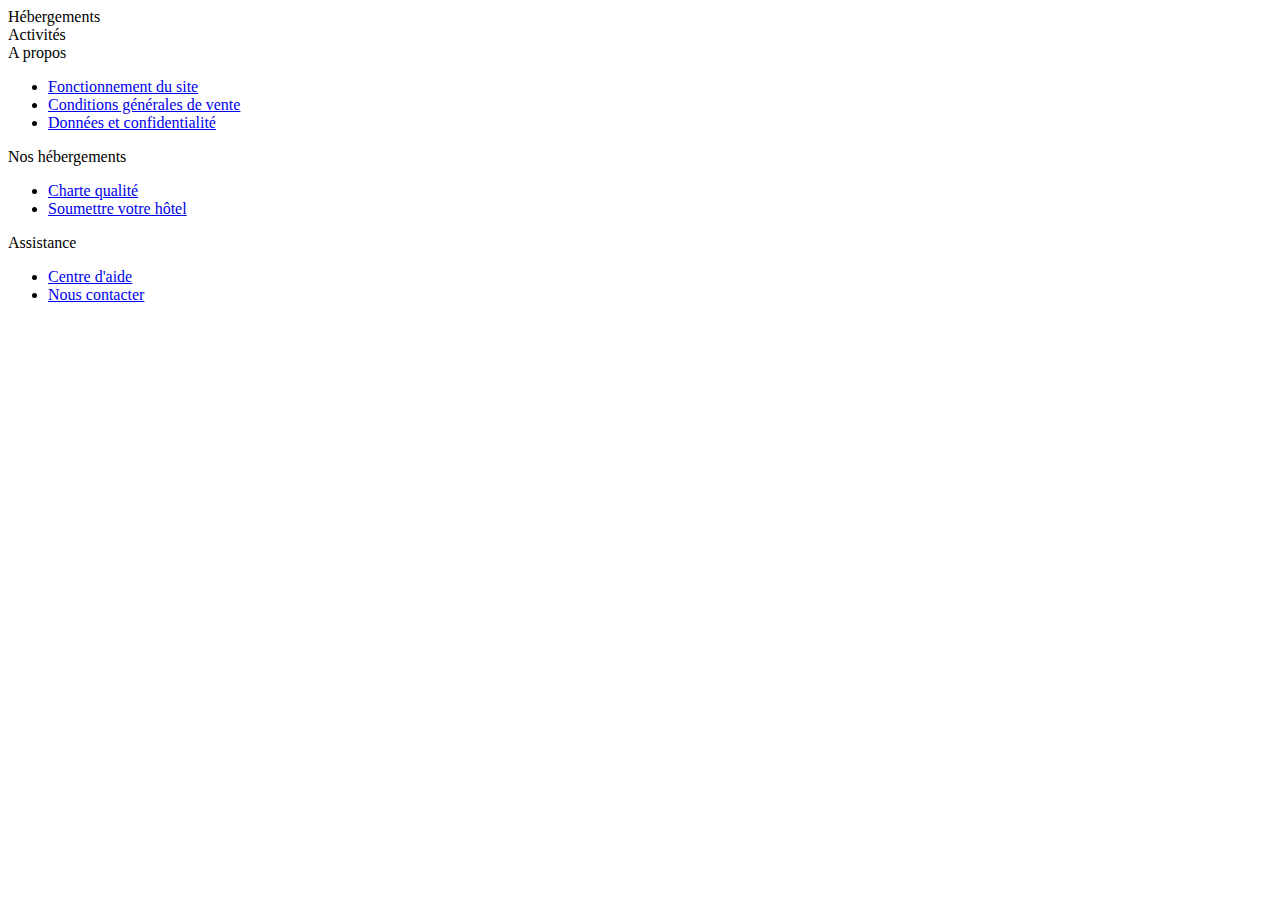
==== index.html @ 705b0624 "Header et footer html avancés" ====
<!DOCTYPE html>
<html lang="fr">
<head>
    <meta charset="UTF-8">
    <meta http-equiv="X-UA-Compatible" content="IE=edge">
    <meta name="viewport" content="width=device-width, initial-scale=1.0">
    <title>Booki</title>
    <link rel="stylesheet" href="normalize.css">
</head>
<body>
    <div class="header">
        <div class="logo"></div>
        <div class="sections">
            <div>Hébergements</div>
            <div>Activités</div>
        </div>
    </div>


    <div class="content"></div>

    <div class="footer">
        <div class="titre1"> A propos
            <ul>
                <li><a href="#">Fonctionnement du site</a></li>
                <li><a href="#">Conditions générales de vente</a></li>
                <li><a href="#">Données et confidentialité</a></li>
            </ul>
        </div>

        <div class="titre2"> Nos hébergements
            <ul>
                <li><a href="#">Charte qualité</a></li>
                <li><a href="#">Soumettre votre hôtel</a></li>
            </ul>
        </div>

        <div class="titre3"> Assistance
            <ul>
                <li><a href="#">Centre d'aide</a></li>
                <li><a href="#">Nous contacter</a></li>
            </ul>
        </div>
    </div>

</body>
</html>
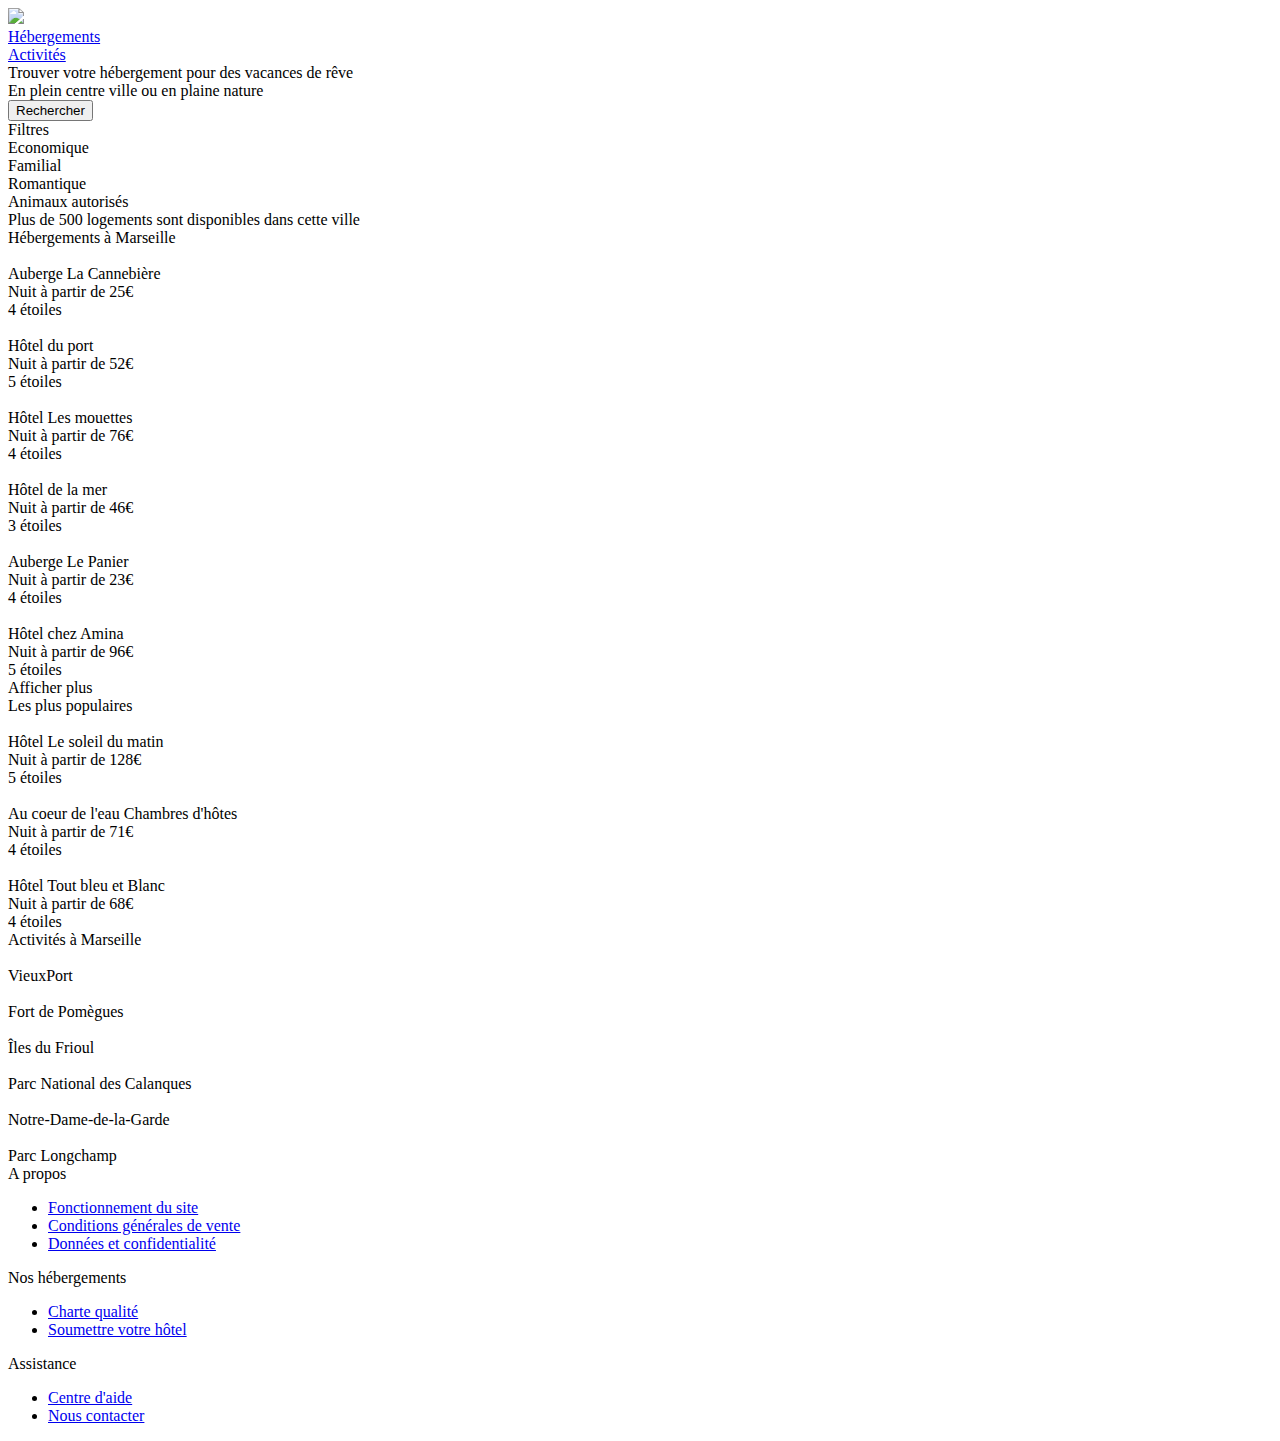
==== commit aec70167: "ajout de tout le texte et la structure html" ====
--- a/index.html
+++ b/index.html
@@ -9,18 +9,144 @@
 </head>
 <body>
     <div class="header">
-        <div class="logo"></div>
+        <div class="logo"><img src="/home/enimad/Formation Open Classrooms - Dév Web/P2_Djellab_Amine/images/logo/Booki.png"></div>
         <div class="sections">
-            <div>Hébergements</div>
-            <div>Activités</div>
+            <div><a href="#section1">Hébergements</a></div>
+            <div><a href="#section2">Activités</a></div>
         </div>
     </div>
 
+    <div class="topcontent">
+        <div>Trouver votre hébergement pour des vacances de rêve</div>
+        <div>En plein centre ville ou en plaine nature</div>
+        <div class="recherche">
+            <!-- <img src="logo de localisation??"> -->
+            <form>
 
-    <div class="content"></div>
+                <button>Rechercher</button>
+            </form>
+        </div>
+        <div class="filtres">Filtres
+            <div>
+                <!-- <img src="logo billet??"> -->
+                Economique
+            </div>
+            <div>
+                <!-- <img src="logo billet??"> -->
+                Familial
+            </div>
+            <div>
+                <!-- <img src="logo billet??"> -->
+                Romantique
+            </div>
+            <div>
+                <!-- <img src="logo billet??"> -->
+                Animaux autorisés
+            </div>
+        </div>
+        <div>
+            <!-- <img src="logo i d'information??"> -->
+            Plus de 500 logements sont disponibles dans cette ville
+        </div>
+    </div>
+    <div class="midcontent">
+        <div class="hebergements">
+            <div>Hébergements à Marseille</div>
+            <div class="cards">
+                <div>
+                    <img src="">
+                    <div>Auberge La Cannebière</div>
+                    <div>Nuit à partir de 25€</div>
+                    <div>4 étoiles</div>
+                </div>
+                <div>
+                    <img src="">
+                    <div>Hôtel du port</div>
+                    <div>Nuit à partir de 52€</div>
+                    <div>5 étoiles</div>
+                </div>
+                <div>
+                    <img src="">
+                    <div>Hôtel Les mouettes</div>
+                    <div>Nuit à partir de 76€</div>
+                    <div>4 étoiles</div>
+                </div>
+                <div>
+                    <img src="">
+                    <div>Hôtel de la mer</div>
+                    <div>Nuit à partir de 46€</div>
+                    <div>3 étoiles</div>
+                </div>
+                <div>
+                    <img src="">
+                    <div>Auberge Le Panier</div>
+                    <div>Nuit à partir de 23€</div>
+                    <div>4 étoiles</div>
+                </div>
+                <div>
+                    <img src="">
+                    <div>Hôtel chez Amina</div>
+                    <div>Nuit à partir de 96€</div>
+                    <div>5 étoiles</div>
+                </div>
+            </div>
+            <div>Afficher plus</div>
+        </div>
+
+        <div class="populaires">
+            <div>Les plus populaires</div>
+            <!-- <img src="logo courbe ascendante??"> -->
+            <div class="cards2">
+                <div>
+                    <img src="">
+                    <div>Hôtel Le soleil du matin</div>
+                    <div>Nuit à partir de 128€</div>
+                    <div>5 étoiles</div>
+                </div>
+                <div>
+                    <img src="">
+                    <div>Au coeur de l'eau Chambres d'hôtes</div>
+                    <div>Nuit à partir de 71€</div>
+                    <div>4 étoiles</div>
+                </div>
+                <div>
+                    <img src="">
+                    <div>Hôtel Tout bleu et Blanc</div>
+                    <div>Nuit à partir de 68€</div>
+                    <div>4 étoiles</div>
+                </div>
+        </div>
+    </div>
+    <div>Activités à Marseille</div>
+    <div class="cards3">
+        <div>
+            <img src="">
+            <div>VieuxPort</div>
+        </div>
+        <div>
+            <img src="">
+            <div>Fort de Pomègues</div>
+        </div>
+        <div>
+            <img src="">
+            <div>Îles du Frioul</div>
+        </div>
+        <div>
+            <img src="">
+            <div>Parc National des Calanques</div>
+        </div>
+        <div>
+            <img src="">
+            <div>Notre-Dame-de-la-Garde</div>
+        </div>
+        <div>
+            <img src="">
+            <div>Parc Longchamp</div>
+        </div>
+    </div>
 
     <div class="footer">
-        <div class="titre1"> A propos
+        <div> A propos
             <ul>
                 <li><a href="#">Fonctionnement du site</a></li>
                 <li><a href="#">Conditions générales de vente</a></li>
@@ -28,14 +154,14 @@
             </ul>
         </div>
 
-        <div class="titre2"> Nos hébergements
+        <div> Nos hébergements
             <ul>
                 <li><a href="#">Charte qualité</a></li>
                 <li><a href="#">Soumettre votre hôtel</a></li>
             </ul>
         </div>
 
-        <div class="titre3"> Assistance
+        <div> Assistance
             <ul>
                 <li><a href="#">Centre d'aide</a></li>
                 <li><a href="#">Nous contacter</a></li>
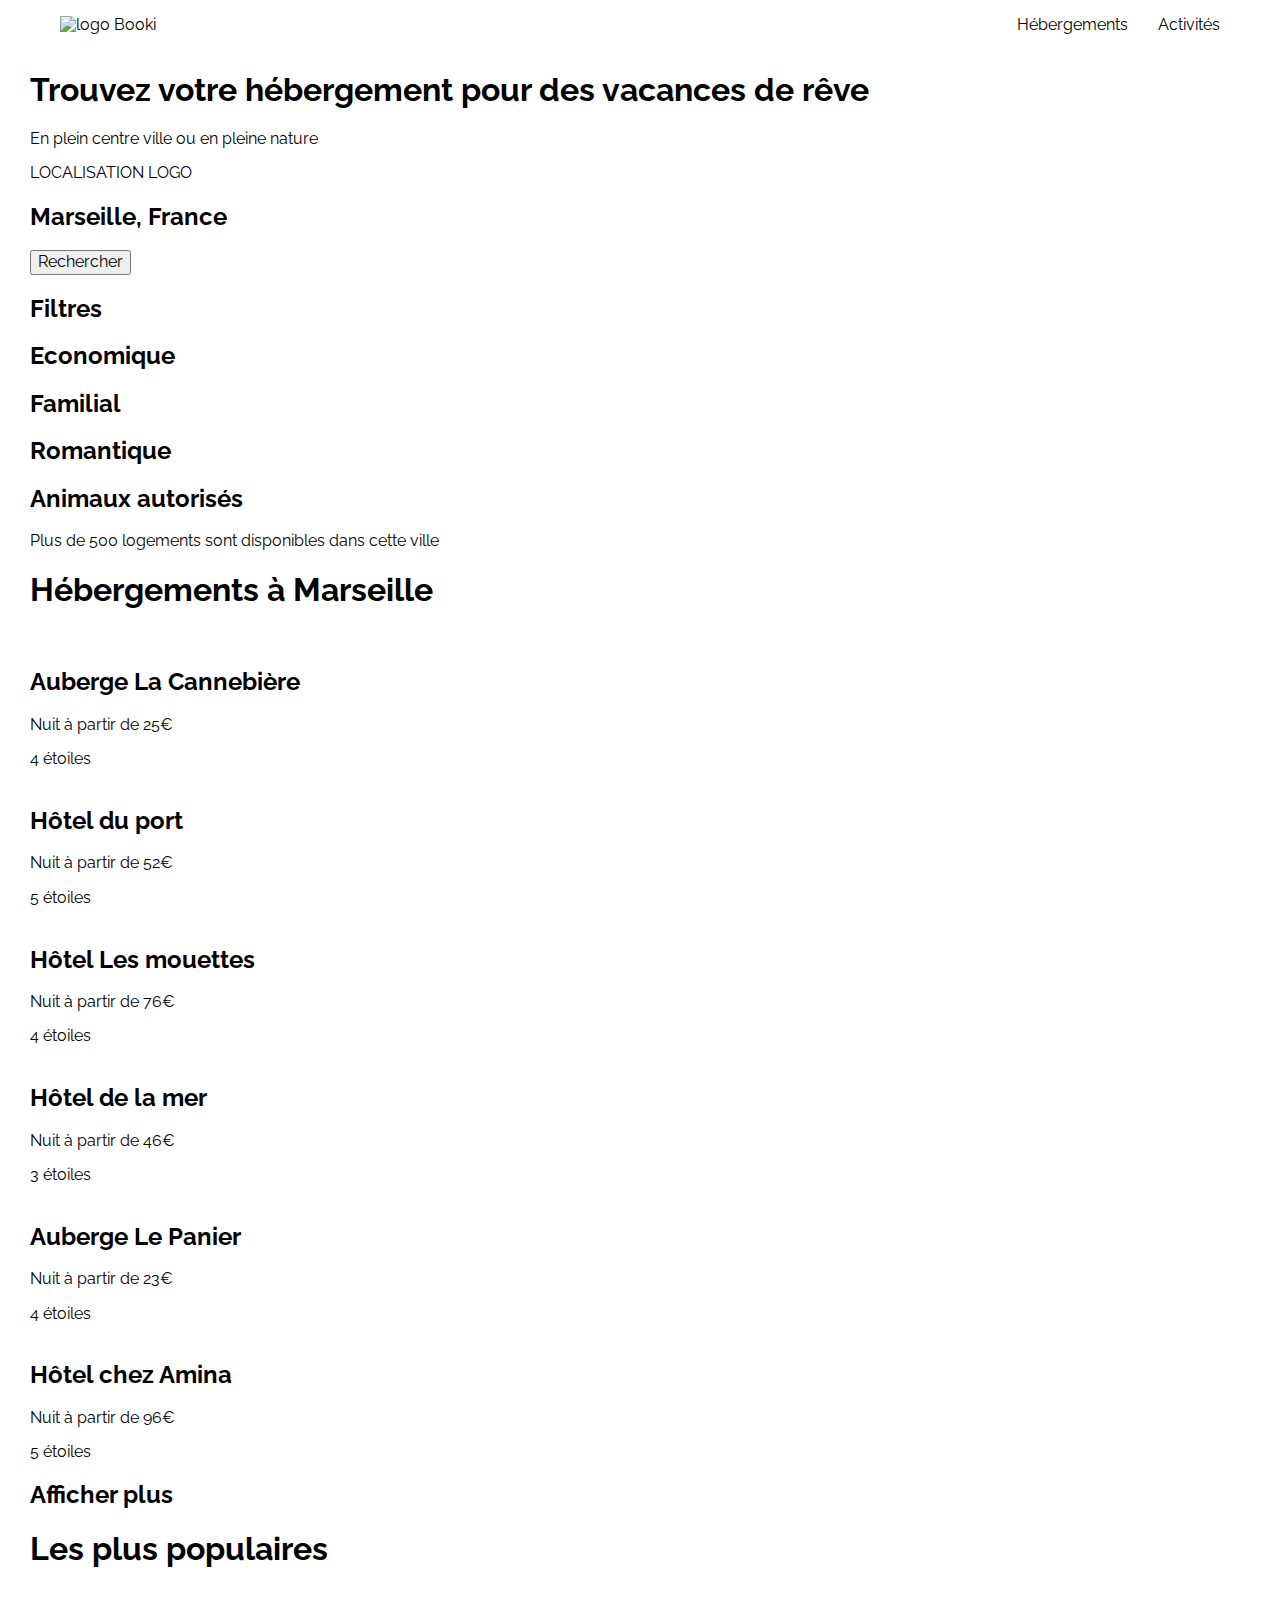
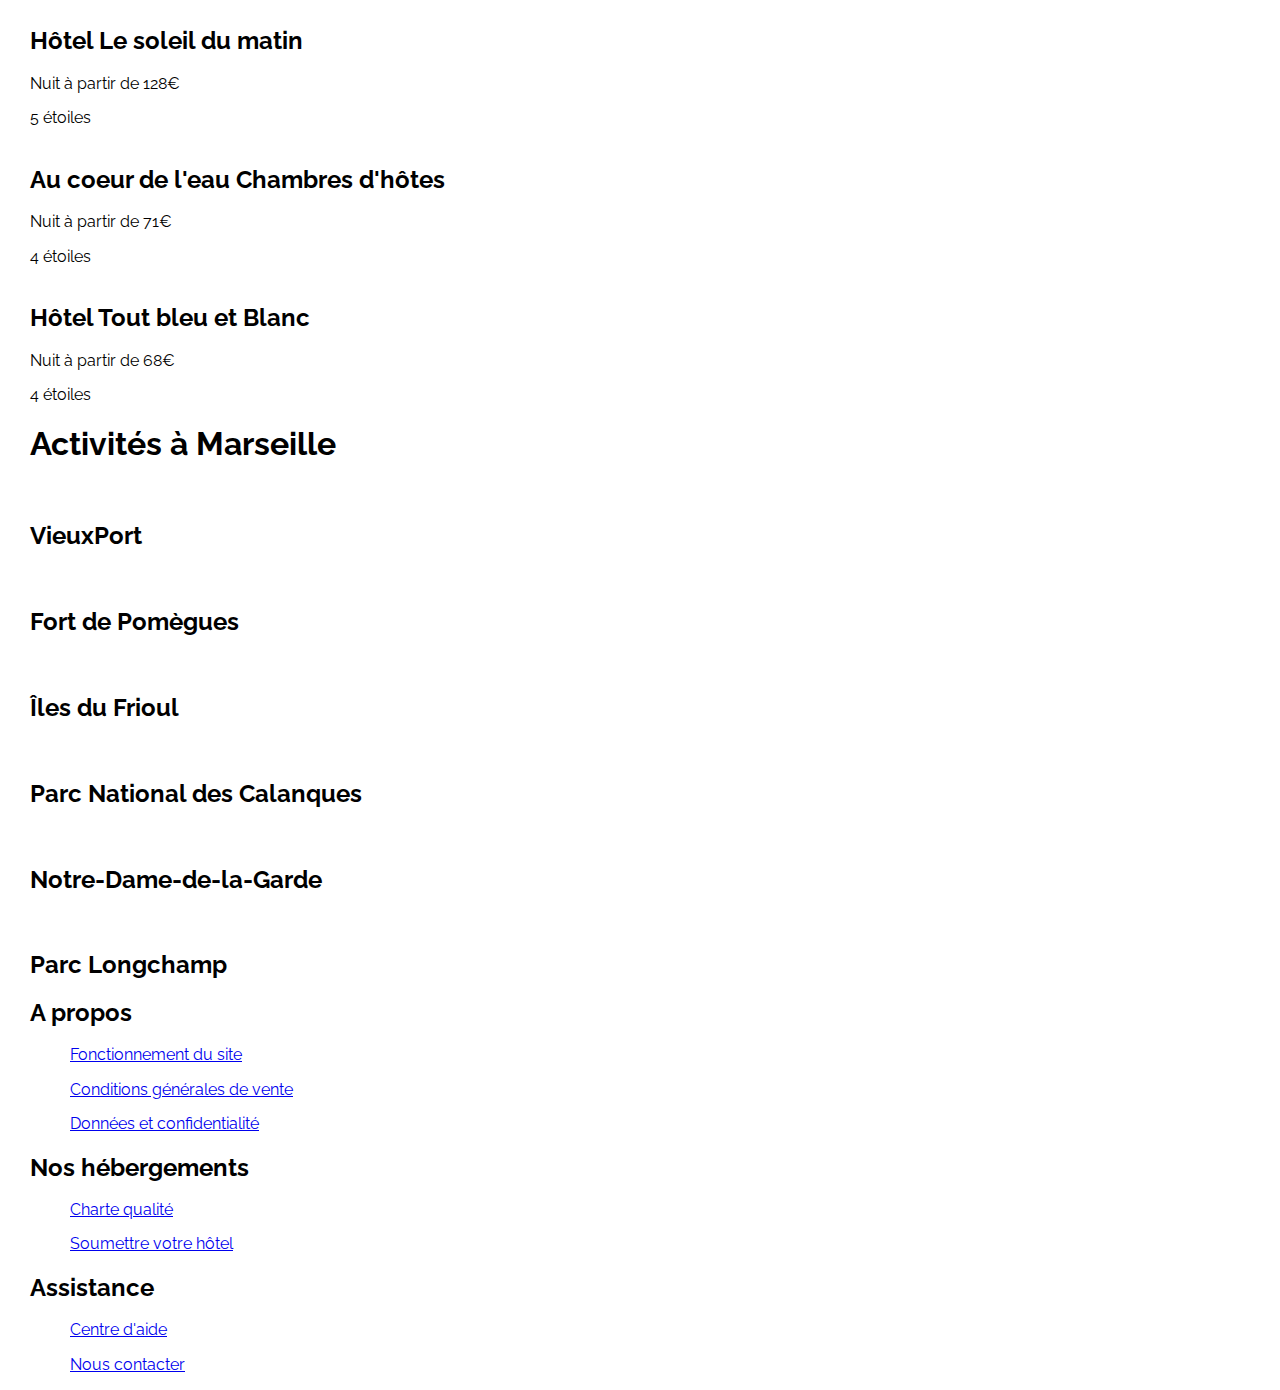
==== commit 2b6c20eb: "ajout du header non finalisé" ====
--- a/index.html
+++ b/index.html
@@ -1,173 +1,200 @@
 <!DOCTYPE html>
 <html lang="fr">
 <head>
-    <meta charset="UTF-8">
-    <meta http-equiv="X-UA-Compatible" content="IE=edge">
-    <meta name="viewport" content="width=device-width, initial-scale=1.0">
-    <title>Booki</title>
-    <link rel="stylesheet" href="normalize.css">
+	<meta charset="UTF-8">
+	<meta http-equiv="X-UA-Compatible" content="IE=edge">
+	<meta name="viewport" content="width=device-width, initial-scale=1.0, user-scalable=no">
+	<title>Booki</title>
+	<link rel="stylesheet" href="css/normalize.css">
+	<link rel="stylesheet" href="css/style.css">
 </head>
+
 <body>
-    <div class="header">
-        <div class="logo"><img src="/home/enimad/Formation Open Classrooms - Dév Web/P2_Djellab_Amine/images/logo/Booki.png"></div>
-        <div class="sections">
-            <div><a href="#section1">Hébergements</a></div>
-            <div><a href="#section2">Activités</a></div>
-        </div>
-    </div>
-
-    <div class="topcontent">
-        <div>Trouver votre hébergement pour des vacances de rêve</div>
-        <div>En plein centre ville ou en plaine nature</div>
-        <div class="recherche">
-            <!-- <img src="logo de localisation??"> -->
-            <form>
-
-                <button>Rechercher</button>
-            </form>
-        </div>
-        <div class="filtres">Filtres
-            <div>
-                <!-- <img src="logo billet??"> -->
-                Economique
-            </div>
-            <div>
-                <!-- <img src="logo billet??"> -->
-                Familial
-            </div>
-            <div>
-                <!-- <img src="logo billet??"> -->
-                Romantique
-            </div>
-            <div>
-                <!-- <img src="logo billet??"> -->
-                Animaux autorisés
-            </div>
-        </div>
-        <div>
-            <!-- <img src="logo i d'information??"> -->
-            Plus de 500 logements sont disponibles dans cette ville
-        </div>
-    </div>
-    <div class="midcontent">
-        <div class="hebergements">
-            <div>Hébergements à Marseille</div>
-            <div class="cards">
-                <div>
-                    <img src="">
-                    <div>Auberge La Cannebière</div>
-                    <div>Nuit à partir de 25€</div>
-                    <div>4 étoiles</div>
-                </div>
-                <div>
-                    <img src="">
-                    <div>Hôtel du port</div>
-                    <div>Nuit à partir de 52€</div>
-                    <div>5 étoiles</div>
-                </div>
-                <div>
-                    <img src="">
-                    <div>Hôtel Les mouettes</div>
-                    <div>Nuit à partir de 76€</div>
-                    <div>4 étoiles</div>
-                </div>
-                <div>
-                    <img src="">
-                    <div>Hôtel de la mer</div>
-                    <div>Nuit à partir de 46€</div>
-                    <div>3 étoiles</div>
-                </div>
-                <div>
-                    <img src="">
-                    <div>Auberge Le Panier</div>
-                    <div>Nuit à partir de 23€</div>
-                    <div>4 étoiles</div>
-                </div>
-                <div>
-                    <img src="">
-                    <div>Hôtel chez Amina</div>
-                    <div>Nuit à partir de 96€</div>
-                    <div>5 étoiles</div>
-                </div>
-            </div>
-            <div>Afficher plus</div>
-        </div>
-
-        <div class="populaires">
-            <div>Les plus populaires</div>
-            <!-- <img src="logo courbe ascendante??"> -->
-            <div class="cards2">
-                <div>
-                    <img src="">
-                    <div>Hôtel Le soleil du matin</div>
-                    <div>Nuit à partir de 128€</div>
-                    <div>5 étoiles</div>
-                </div>
-                <div>
-                    <img src="">
-                    <div>Au coeur de l'eau Chambres d'hôtes</div>
-                    <div>Nuit à partir de 71€</div>
-                    <div>4 étoiles</div>
-                </div>
-                <div>
-                    <img src="">
-                    <div>Hôtel Tout bleu et Blanc</div>
-                    <div>Nuit à partir de 68€</div>
-                    <div>4 étoiles</div>
-                </div>
-        </div>
-    </div>
-    <div>Activités à Marseille</div>
-    <div class="cards3">
-        <div>
-            <img src="">
-            <div>VieuxPort</div>
-        </div>
-        <div>
-            <img src="">
-            <div>Fort de Pomègues</div>
-        </div>
-        <div>
-            <img src="">
-            <div>Îles du Frioul</div>
-        </div>
-        <div>
-            <img src="">
-            <div>Parc National des Calanques</div>
-        </div>
-        <div>
-            <img src="">
-            <div>Notre-Dame-de-la-Garde</div>
-        </div>
-        <div>
-            <img src="">
-            <div>Parc Longchamp</div>
-        </div>
-    </div>
-
-    <div class="footer">
-        <div> A propos
-            <ul>
-                <li><a href="#">Fonctionnement du site</a></li>
-                <li><a href="#">Conditions générales de vente</a></li>
-                <li><a href="#">Données et confidentialité</a></li>
-            </ul>
-        </div>
-
-        <div> Nos hébergements
-            <ul>
-                <li><a href="#">Charte qualité</a></li>
-                <li><a href="#">Soumettre votre hôtel</a></li>
-            </ul>
-        </div>
-
-        <div> Assistance
-            <ul>
-                <li><a href="#">Centre d'aide</a></li>
-                <li><a href="#">Nous contacter</a></li>
-            </ul>
-        </div>
-    </div>
-
+	<div id="bloc_page">
+	<header>
+		<img id="logo1" src="images/logo/Booki.png" alt="logo Booki">
+		<img id="logo2" src="images/logo/Booki@3x.png" alt="logo Booki">
+		<nav>
+			<div>
+				<p><a href="#section1">Hébergements</a></p>
+				<p><a href="#section2">Activités</a></p>
+			</div>
+		</nav>
+	</header>
+
+	<nav>
+		<div class="test">
+			<p><a href="#section1">Hébergements</a></p>
+			<p><a href="#section2">Activités</a></p>
+		</div>
+	</nav>
+
+	<main>
+		<div class="topcontent">
+			<div>
+				<h1>Trouvez votre hébergement pour des vacances de rêve</h1>
+				<p>En plein centre ville ou en pleine nature</p>
+			</div>
+			<div class="recherche">
+				<form>
+					<!-- <img src="logo de localisation??"> -->
+					<fontfamily>LOCALISATION LOGO</fontfamily>
+					<p><h2>Marseille, France</h2></p>
+					<button>Rechercher</button>
+				</form>
+			</div>
+			<div class="filtres">
+				<h2>Filtres</h2>
+				<div>
+					<!-- <img src="logo billet??"> -->
+					<h2>Economique</h2>
+				</div>
+				<div>
+					<!-- <img src="logo billet??"> -->
+					<h2>Familial</h2>
+				</div>
+				<div>
+					<!-- <img src="logo billet??"> -->
+					<h2>Romantique</h2>
+				</div>
+				<div>
+					<!-- <img src="logo billet??"> -->
+					<h2>Animaux autorisés</h2>
+				</div>
+			</div>
+			<div>
+				<!-- <img src="logo i d'information??"> -->
+				<p>Plus de 500 logements sont disponibles dans cette ville</p>
+			</div>
+		</div>
+
+		<div class="midcontent">
+			<div class="hebergements">
+				<h1 id="section1">Hébergements à Marseille</h1>
+				<div class="cards">
+					<div>
+						<img src="">
+						<h2>Auberge La Cannebière</h2>
+						<p>Nuit à partir de 25€</p>
+						4 étoiles
+					</div>
+					<div>
+						<img src="">
+						<h2>Hôtel du port</h2>
+						<p>Nuit à partir de 52€</p>
+						5 étoiles
+					</div>
+					<div>
+						<img src="">
+						<h2>Hôtel Les mouettes</h2>
+						<p>Nuit à partir de 76€</p>
+						4 étoiles
+					</div>
+					<div>
+						<img src="">
+						<h2>Hôtel de la mer</h2>
+						<p>Nuit à partir de 46€</p>
+						3 étoiles
+					</div>
+					<div>
+						<img src="">
+						<h2>Auberge Le Panier</h2>
+						<p>Nuit à partir de 23€</p>
+						4 étoiles
+					</div>
+					<div>
+						<img src="">
+						<h2>Hôtel chez Amina</h2>
+						<p>Nuit à partir de 96€</p>
+						5 étoiles
+					</div>
+				</div>
+				<h2>Afficher plus</h2>
+			</div>
+
+			<div class="populaires">
+				<div>
+					<h1>Les plus populaires</h1>
+					<!-- <img src="logo courbe ascendante??"> -->
+				</div>
+				<div class="cards2">
+					<div>
+						<img src="">
+						<h2>Hôtel Le soleil du matin</h2>
+						<p>Nuit à partir de 128€</p>
+						5 étoiles
+					</div>
+					<div>
+						<img src="">
+						<h2>Au coeur de l'eau Chambres d'hôtes</h2>
+						<p>Nuit à partir de 71€</p>
+						4 étoiles
+					</div>
+					<div>
+						<img src="">
+						<h2>Hôtel Tout bleu et Blanc</h2>
+						<p>Nuit à partir de 68€</p>
+						4 étoiles
+					</div>
+				</div>
+			</div>
+		</div>
+
+		<div class="bottomcontent">
+			<h1 id="section2">Activités à Marseille</h1>
+			<div class="cards3">
+				<div>
+					<img src="">
+					<h2>VieuxPort</h2>
+				</div>
+				<div>
+					<img src="">
+					<h2>Fort de Pomègues</h2>
+				</div>
+				<div>
+					<img src="">
+					<h2>Îles du Frioul</h2>
+				</div>
+				<div>
+					<img src="">
+					<h2>Parc National des Calanques</h2>
+				</div>
+				<div>
+					<img src="">
+					<h2>Notre-Dame-de-la-Garde</h2>
+				</div>
+				<div>
+					<img src="">
+					<h2>Parc Longchamp</h2>
+				</div>
+			</div>
+		</div>
+	</main>
+
+	<footer>
+		<div>	
+			<h2>A propos</h2>
+			<ul>
+				<li><a href="#"><p>Fonctionnement du site</p></a></li>
+				<li><a href="#"><p>Conditions générales de vente</p></a></li>
+				<li><a href="#"><p>Données et confidentialité</p></a></li>
+			</ul>
+		</div>
+		<div>
+			<h2>Nos hébergements</h2>
+			<ul>
+				<li><a href="#"><p>Charte qualité</p></a></li>
+				<li><a href="#"><p>Soumettre votre hôtel</p></a></li>
+			</ul>
+		</div>
+		<div>
+			<h2>Assistance</h2>
+			<ul>
+				<li><a href="#"><p>Centre d'aide</p></a></li>
+				<li><a href="#"><p>Nous contacter</p></a></li>
+			</ul>
+		</div>
+	</footer>
+	</div>
 </body>
 </html>--- a/css/style.css
+++ b/css/style.css
@@ -0,0 +1,133 @@
+@import url('https://fonts.googleapis.com/css2?family=Raleway:wght@300;400;500;600;700&display=swap');
+
+body {
+	font-family: 'Raleway', sans-serif;
+}
+
+header, main, footer {
+	padding-left: 30px;
+	padding-right: 30px;
+}
+
+li {
+	list-style: none;
+}
+
+@media screen and (min-width: 768px)
+{
+		/* Propriétés CSS version Desktop */
+
+	header {
+		display: flex;
+		justify-content: space-between;
+		align-items: center;
+	}
+
+	#logo1 {
+		padding-left: 30px;
+	}
+
+	#logo2 {
+		display: none;
+	}
+
+	nav div {
+		display: flex;
+		flex-direction: row;
+	}
+
+	nav p {
+		padding-right: 30px;
+	}
+
+	nav a {
+		text-decoration: none;
+		color: black;
+	}
+
+	nav a:hover {
+		color: #0065FC;
+		border-top: solid;
+		border-color: #0065FC;
+		padding-top: 30px;
+	}
+
+	.test {
+		display: none;
+	}
+
+}
+
+@media all and (min-width: 768px) and (max-width: 992px)
+{
+    /* Propriétés CSS pour les tablettes*/
+
+
+
+}
+
+@media all and (max-width: 768px)
+{
+    /* Propriétés CSS pour les mobiles*/
+	
+	#bloc_page
+
+		{
+			width: auto;
+		}
+
+	header {
+		display: flex;
+		flex-direction: column;
+		justify-content: center;
+		align-items: center;
+	}
+	
+	#logo1 {
+		display: none;
+	}
+
+	#logo2 {
+		height: 70px;
+		width: auto;
+		margin: 30px 0px;
+	}
+	
+	header nav {
+		display: none;
+	}
+
+	.test {
+		display: flex;
+		flex-wrap: wrap;
+	}
+
+	.test p {
+		flex: 1 0 auto;
+		justify-content: center;
+		text-align: center;
+	}
+	.test a {
+		text-decoration: none;
+		color: black;
+		border-bottom: solid;
+		border-color: #F2F2F2;
+		display: block;
+		padding-bottom: 10px;
+	}
+	
+	.test p:hover {
+		flex: 1 0 auto;
+		justify-content: center;
+		text-align: center;
+		color: #0065FC;
+	}
+
+	.test a:hover {
+		color: #0065FC;
+		text-decoration: solid;
+		border-bottom: solid;
+		border-color: #0065FC;
+	}
+
+}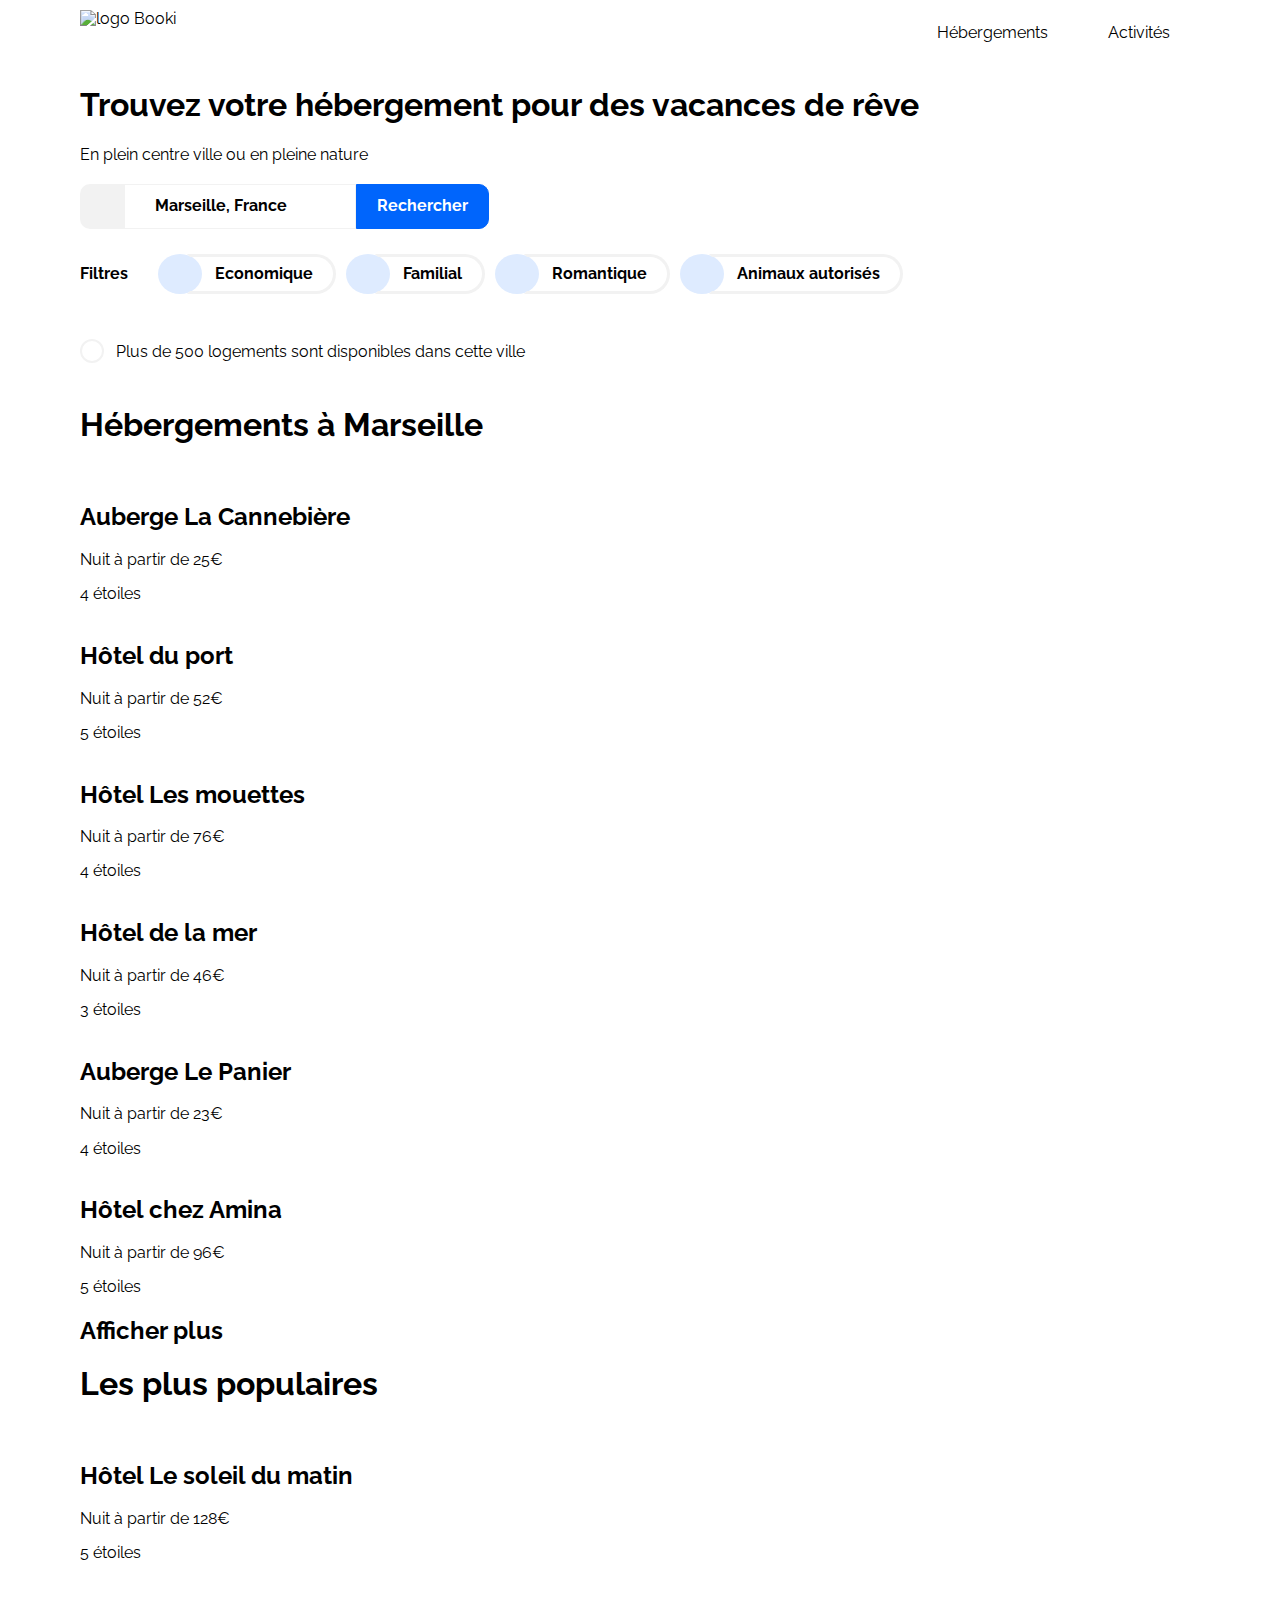
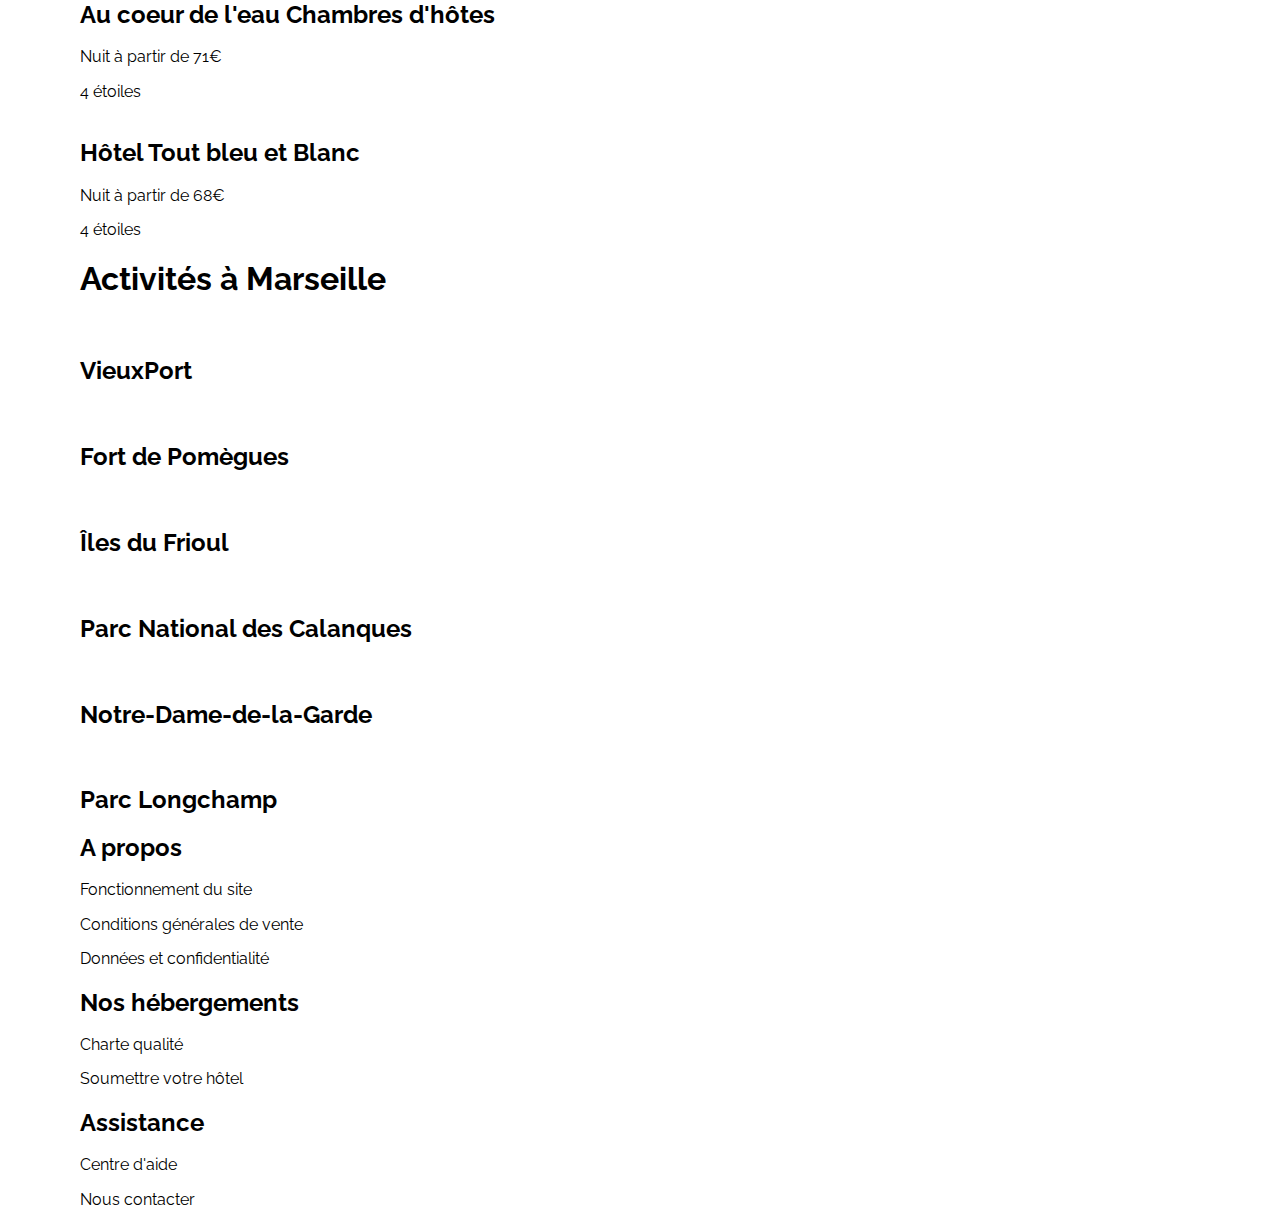
==== commit 700f56f0: "finalisation du top-content avec ajout de la version tablette" ====
--- a/index.html
+++ b/index.html
@@ -7,26 +7,26 @@
 	<title>Booki</title>
 	<link rel="stylesheet" href="css/normalize.css">
 	<link rel="stylesheet" href="css/style.css">
+	<script src="https://kit.fontawesome.com/f22e7d7ba2.js" crossorigin="anonymous"></script>
 </head>
 
 <body>
 	<div id="bloc_page">
 	<header>
-		<img id="logo1" src="images/logo/Booki.png" alt="logo Booki">
-		<img id="logo2" src="images/logo/Booki@3x.png" alt="logo Booki">
 		<nav>
-			<div>
-				<p><a href="#section1">Hébergements</a></p>
-				<p><a href="#section2">Activités</a></p>
-			</div>
+		<img id="logo" src="images/logo/Booki@3x.png" alt="logo Booki">
+		<ul>
+			<li><a href="#section1">Hébergements</a></li>
+			<li><a href="#section2">Activités</a></li>
+		</ul>
 		</nav>
 	</header>
 
 	<nav>
-		<div class="test">
-			<p><a href="#section1">Hébergements</a></p>
-			<p><a href="#section2">Activités</a></p>
-		</div>
+		<ul class="mobile-nav">
+			<li><a href="#section1">Hébergements</a></li>
+			<li><a href="#section2">Activités</a></li>
+		</ul>
 	</nav>
 
 	<main>
@@ -36,34 +36,40 @@
 				<p>En plein centre ville ou en pleine nature</p>
 			</div>
 			<div class="recherche">
-				<form>
-					<!-- <img src="logo de localisation??"> -->
-					<fontfamily>LOCALISATION LOGO</fontfamily>
-					<p><h2>Marseille, France</h2></p>
-					<button>Rechercher</button>
+				<form method="post" action="#">
+					<p>
+						<div class="icon-map">
+							<i class="fas fa-map-marker-alt"></i>
+						</div>
+						<input type="text" name="search" id="search" value="Marseille, France">
+						<button class="button-txt">Rechercher</button>
+						<button class="button-icon"><span class="fas fa-search"></span></button>
+					</p>
 				</form>
 			</div>
-			<div class="filtres">
-				<h2>Filtres</h2>
-				<div>
-					<!-- <img src="logo billet??"> -->
-					<h2>Economique</h2>
-				</div>
-				<div>
-					<!-- <img src="logo billet??"> -->
-					<h2>Familial</h2>
-				</div>
-				<div>
-					<!-- <img src="logo billet??"> -->
-					<h2>Romantique</h2>
-				</div>
-				<div>
-					<!-- <img src="logo billet??"> -->
-					<h2>Animaux autorisés</h2>
-				</div>
-			</div>
-			<div>
-				<!-- <img src="logo i d'information??"> -->
+			<div class="section-filtres">
+				<p id="filtres"> Filtres</p>
+				<div class="filtres">
+					<div>
+						<i class="fas fa-money-bill-wave"></i>
+						<button>Economique</button>
+					</div>
+					<div>
+						<i class="fas fa-child"></i>
+						<button>Familial</button>
+					</div>
+					<div>
+						<i class="fas fa-heart"></i>
+						<button>Romantique</button>
+					</div>
+					<div>
+						<i class="fas fa-dog"></i>
+						<button>Animaux autorisés</button>
+					</div>
+				</div>
+			</div>
+			<div class="info">
+				<i class="fas fa-info"></i>
 				<p>Plus de 500 logements sont disponibles dans cette ville</p>
 			</div>
 		</div>
--- a/css/style.css
+++ b/css/style.css
@@ -4,16 +4,119 @@
 	font-family: 'Raleway', sans-serif;
 }
 
+#bloc_page {
+	width: auto;
+}
+
 header, main, footer {
-	padding-left: 30px;
-	padding-right: 30px;
+	padding-left: 80px;
+	padding-right: 80px;
+}
+
+ul {
+	padding: 0px;
 }
 
 li {
 	list-style: none;
 }
 
-@media screen and (min-width: 768px)
+a {
+	text-decoration: none;
+	color: black;
+}
+
+.recherche {
+	margin-top: 20px;
+}
+
+.icon-map {
+	display: flex;
+	flex: 0 0 auto;
+	justify-content: center;
+	align-items: center;
+	width: 44px;
+	height: 40px;
+	padding-top: 5px;
+	background-color: #F2F2F2;
+	border-radius: 10px 0 0 10px;
+}
+
+.section-filtres {
+	margin-top: 20px;
+	margin-bottom: 20px;
+}
+
+#filtres {
+	font-weight: bold;
+	margin-right: 30px;
+}
+
+.filtres button {
+	font-weight: bold;
+	height: 40px;
+	border: 3px solid;
+	border-radius: 0 30px 30px 0;
+	border-color: #F2F2F2;
+	border-left-color: transparent;
+	background-color: transparent;
+	margin-left: -15px;
+	padding-left: 25px;
+	padding-right: 20px;
+}
+
+.filtres {
+	display: flex;
+	flex-wrap: wrap;
+}
+
+.filtres div {
+	display: flex;
+	align-items: center;
+	margin: 5px 10px 5px 0px;
+}
+
+.filtres div:hover {
+	opacity: 0.5;
+}
+
+.filtres i {
+	display: flex;
+	justify-content: center;
+	align-items: center;
+	width: 44px;
+	height: 40px;
+	background-color: #DEEBFF;
+	border-color: #DEEBFF;
+	border-radius: 100%;
+	color: #0065FC;
+}
+
+.info {
+	display: flex;
+}
+
+.info i {
+	display: flex;
+	flex: 0 0 auto;
+	justify-content: center;
+	align-items: center;
+	color: #0065FC;
+	font-size: 12px;
+	background-color: white;
+	border: 2px solid #F2F2F2;
+	border-radius: 100%;
+	width: 20px;
+	height: 20px;
+	margin: 20px 12px 22px 0;
+}
+
+.info p {
+	display: flex;
+	align-items: center;
+}
+
+@media all and (min-width: 992px)
 {
 		/* Propriétés CSS version Desktop */
 
@@ -23,91 +126,198 @@
 		align-items: center;
 	}
 
-	#logo1 {
-		padding-left: 30px;
-	}
-
-	#logo2 {
-		display: none;
-	}
-
-	nav div {
-		display: flex;
-		flex-direction: row;
-	}
-
-	nav p {
-		padding-right: 30px;
+	#logo {
+		padding-top: 10px;
+		height: 56px;
+		width: auto;
+	}
+
+	nav {
+		display: flex;
+		width: 100%;
+		justify-content: space-between;
+		align-items: center;
+	}
+
+	nav ul {
+		display: flex;
+	}
+
+	nav li {
+		color: black;
+		justify-content: space-around;
 	}
 
 	nav a {
-		text-decoration: none;
-		color: black;
+		padding: 20px 30px;
 	}
 
 	nav a:hover {
 		color: #0065FC;
-		border-top: solid;
+		border-top: 3px solid #0065FC;
+	}
+
+	.mobile-nav {
+		display: none;
+	}
+
+	form {
+		display: flex;
+	}
+
+	#search {
+		display: flex;
+		border: 1px solid;
+		border-color: #F2F2F2;
+		padding-left: 30px;
+		font-weight: bold;
+	}
+
+	.button-txt {
+		color: white;
+		font-weight: bold;
+		border: 1px solid;
 		border-color: #0065FC;
-		padding-top: 30px;
-	}
-
-	.test {
-		display: none;
-	}
-
-}
-
-@media all and (min-width: 768px) and (max-width: 992px)
+		background-color: #0065FC;
+		padding: 0px 20px;
+		border-radius: 0 10px 10px 0;
+	}
+
+	.button-icon {
+		display: none;
+	}
+
+	.section-filtres {
+	display: flex;
+	}
+
+}
+
+@media all and (min-width: 769px) and (max-width: 991px)
 {
     /* Propriétés CSS pour les tablettes*/
 
-
+	header, main, footer {
+		padding-left: 50px;
+		padding-right: 50px;
+	}
+
+	header {
+		display: flex;
+		justify-content: space-between;
+		align-items: center;
+	}
+
+	#logo {
+		padding-top: 10px;
+		height: 56px;
+		width: auto;
+	}
+
+	nav {
+		display: flex;
+		width: 100%;
+		justify-content: space-between;
+		align-items: center;
+	}
+
+	nav ul {
+		display: flex;
+	}
+
+	nav li {
+		color: black;
+		justify-content: space-around;
+	}
+
+	nav a {
+		padding: 20px 30px;
+	}
+
+	nav a:hover {
+		color: #0065FC;
+		border-top: 3px solid #0065FC;
+	}
+
+	.mobile-nav {
+		display: none;
+	}
+
+	form {
+		display: flex;
+		margin: 50px 10%;
+	}
+
+	#search {
+		display: flex;
+		flex: 1 0 auto;
+		justify-content: center;
+		align-items: center;
+		border: 1px solid;
+		border-color: #F2F2F2;
+		padding-left: 30px;
+		font-weight: bold;
+	}
+
+	.button-txt {
+		color: white;
+		font-weight: bold;
+		border: 1px solid;
+		border-color: #0065FC;
+		background-color: #0065FC;
+		padding: 0px 20px;
+		border-radius: 0 10px 10px 0;
+	}
+
+	.button-icon {
+		display: none;
+	}
+
+	.section-filtres {
+	display: flex;
+	}
 
 }
 
 @media all and (max-width: 768px)
 {
     /* Propriétés CSS pour les mobiles*/
+
+	header, main, footer {
+		padding-left: 20px;
+		padding-right: 20px;
+	}
+
+	header {
+		display: flex;
+		flex-direction: column;
+		justify-content: center;
+		align-items: center;
+	}
 	
-	#bloc_page
-
-		{
-			width: auto;
-		}
-
-	header {
-		display: flex;
-		flex-direction: column;
-		justify-content: center;
-		align-items: center;
-	}
-	
-	#logo1 {
-		display: none;
-	}
-
-	#logo2 {
+	#logo {
 		height: 70px;
 		width: auto;
-		margin: 30px 0px;
+		padding: 30px 0px;
 	}
 	
-	header nav {
-		display: none;
-	}
-
-	.test {
-		display: flex;
-		flex-wrap: wrap;
-	}
-
-	.test p {
+	header ul {
+		display: none;
+	}
+
+	.mobile-nav {
+		display: flex;
+		padding: 0px;
+	}
+
+	.mobile-nav li {
+		list-style: none;
 		flex: 1 0 auto;
 		justify-content: center;
 		text-align: center;
-	}
-	.test a {
+		flex: 0 0 50%;
+	}
+	.mobile-nav a {
 		text-decoration: none;
 		color: black;
 		border-bottom: solid;
@@ -116,18 +326,54 @@
 		padding-bottom: 10px;
 	}
 	
-	.test p:hover {
+	.mobile-nav li:hover {
 		flex: 1 0 auto;
 		justify-content: center;
 		text-align: center;
 		color: #0065FC;
 	}
 
-	.test a:hover {
+	.mobile-nav a:hover {
 		color: #0065FC;
 		text-decoration: solid;
 		border-bottom: solid;
 		border-color: #0065FC;
 	}
 
+	form {
+		display: flex;
+		justify-content: center;
+	}
+
+	#search {
+		display: flex;
+		flex: 1 0 auto;
+		justify-content: center;
+		align-items: center;
+		border: 1px solid;
+		border-color: #F2F2F2;
+		padding-left: 30px;
+		font-weight: bold;
+	}
+
+	.button-icon {
+			color: white;
+			border: 1px solid;
+			border-color: #0065FC;
+			background-color: #0065FC;
+			border-radius: 10px;
+			display: flex;
+			flex: 0 0 auto;
+			justify-content: center;
+			align-items: center;
+			width: 44px;
+			height: 45px;
+			position: relative;
+			right: 10px;
+		}
+
+	.button-txt {
+		display: none;
+	}
+
 }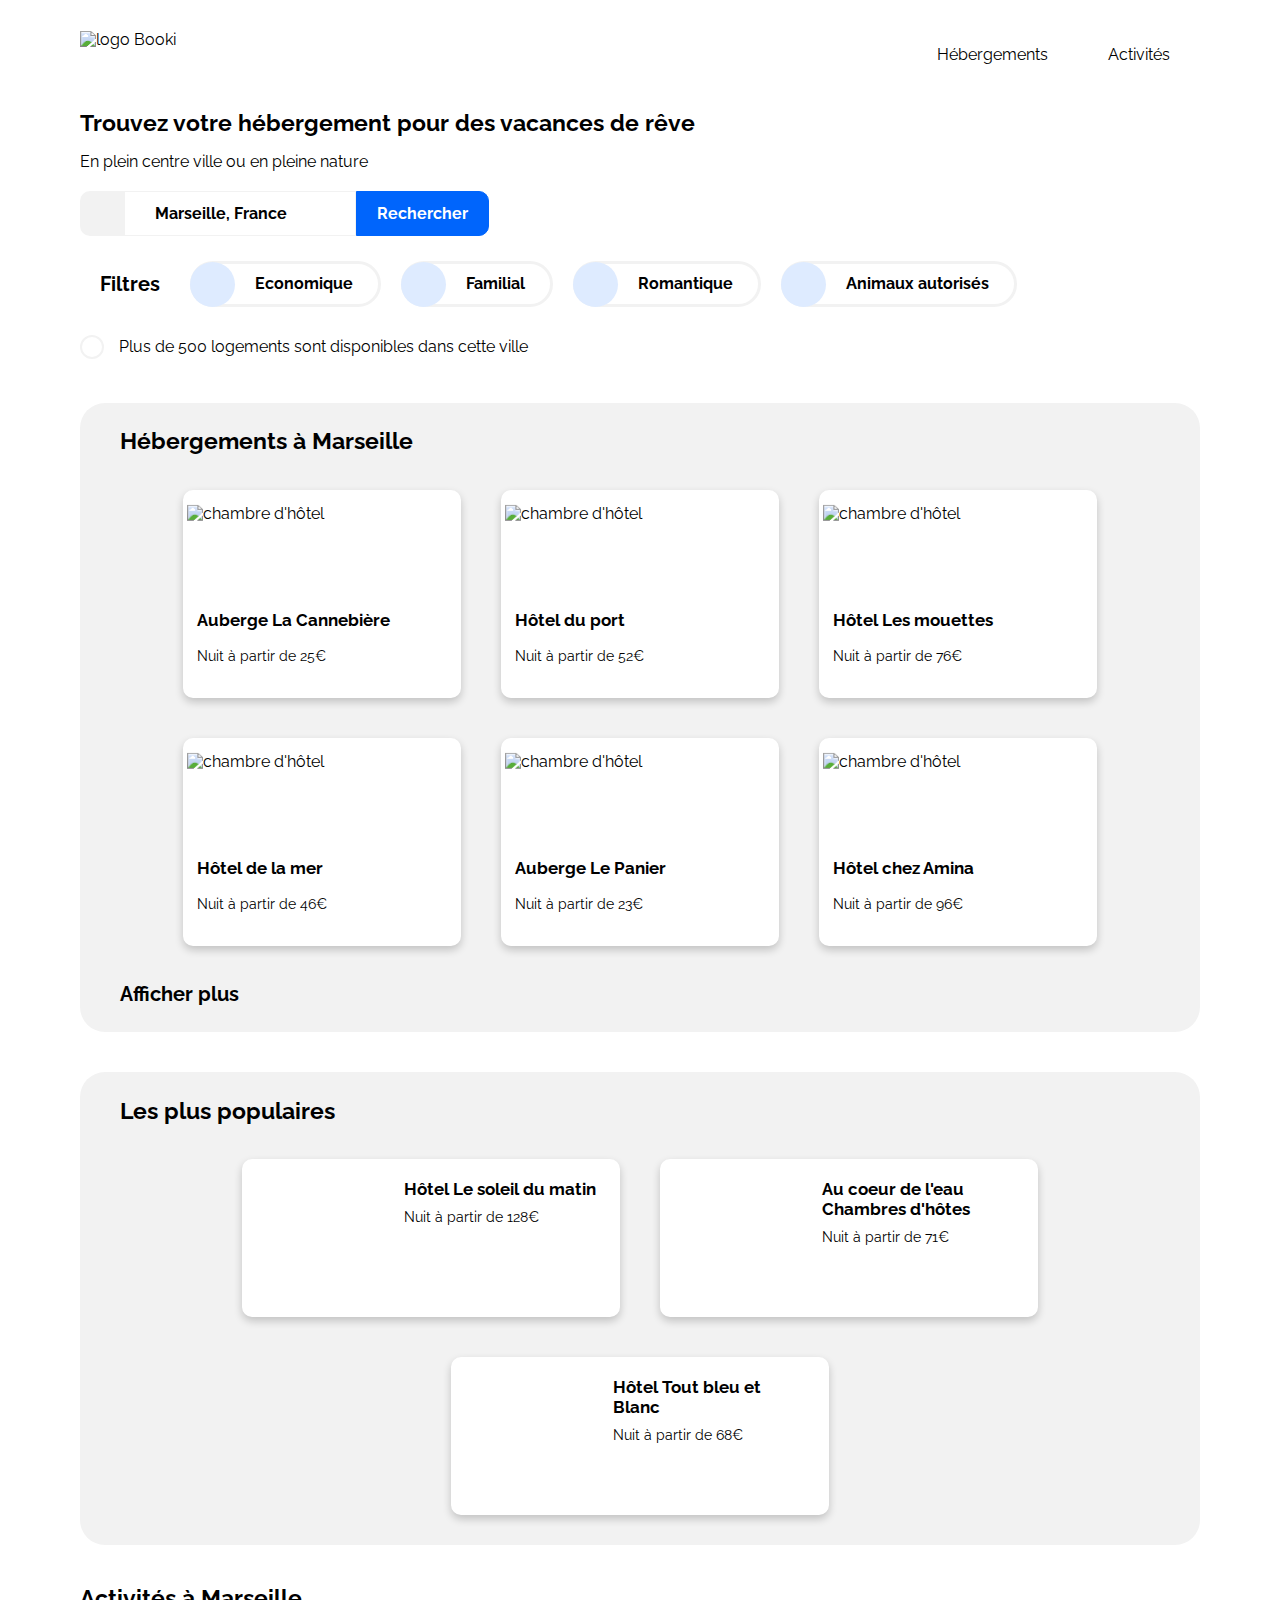
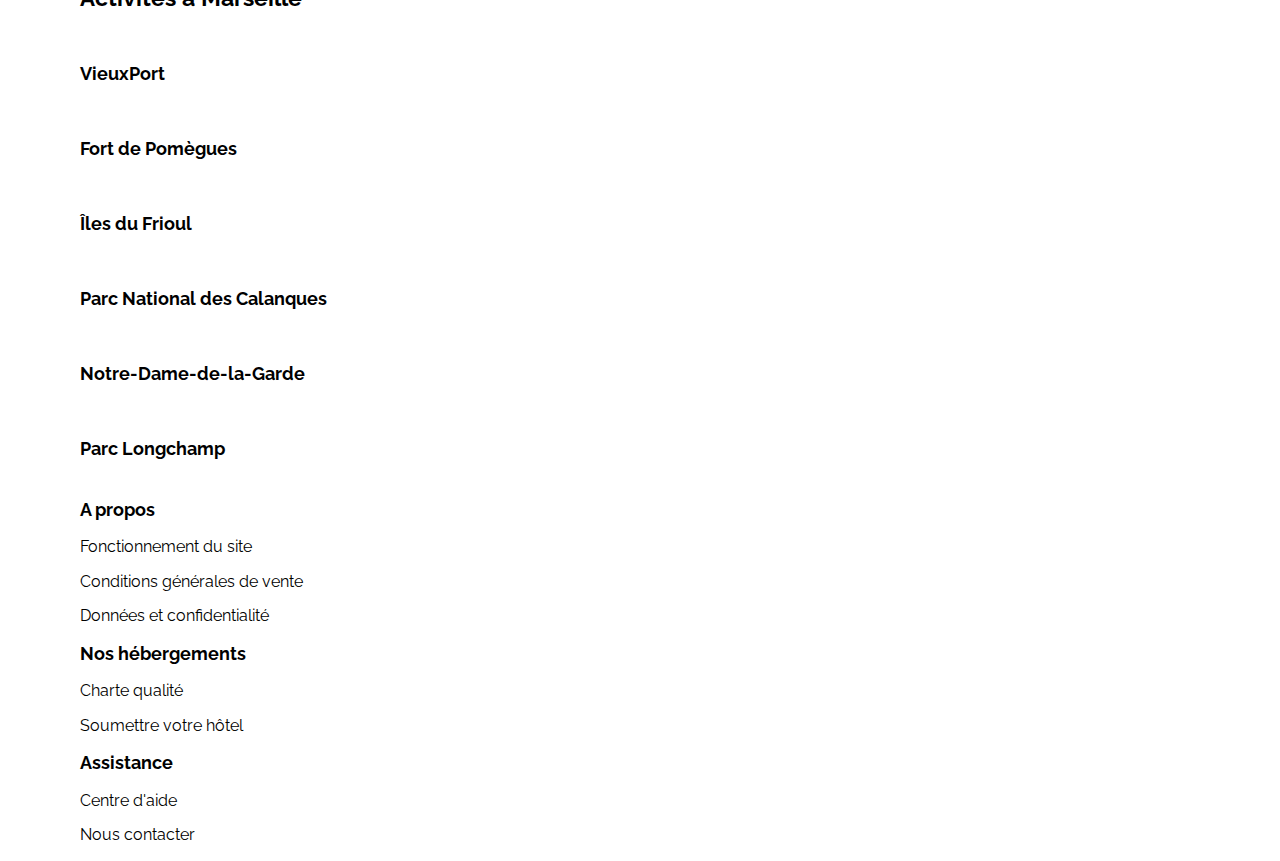
==== commit dd7f5b0a: "ajout des cards populaires" ====
--- a/index.html
+++ b/index.html
@@ -12,195 +12,270 @@
 
 <body>
 	<div id="bloc_page">
-	<header>
-		<nav>
-		<img id="logo" src="images/logo/Booki@3x.png" alt="logo Booki">
-		<ul>
-			<li><a href="#section1">Hébergements</a></li>
-			<li><a href="#section2">Activités</a></li>
-		</ul>
-		</nav>
-	</header>
-
-	<nav>
-		<ul class="mobile-nav">
-			<li><a href="#section1">Hébergements</a></li>
-			<li><a href="#section2">Activités</a></li>
-		</ul>
-	</nav>
-
-	<main>
-		<div class="topcontent">
+		<header class="all-nav">
+			<nav>
+			<img id="logo" src="images/logo/Booki@3x.png" alt="logo Booki">
+			<ul>
+				<li><a href="#section1">Hébergements</a></li>
+				<li><a href="#section2">Activités</a></li>
+			</ul>
+			</nav>
+		</header>
+
+		<header class="mobile-nav">
+			<nav>
+				<img id="logo" src="images/logo/Booki@3x.png" alt="logo Booki">
+				<ul>
+					<li><a href="#section1">Hébergements</a></li>
+					<li><a href="#section2">Activités</a></li>
+				</ul>
+			</nav>
+		</header>
+
+		<main>
+			<div class="topcontent">
+				<div>
+					<h1>Trouvez votre hébergement pour des vacances de rêve</h1>
+					<p>En plein centre ville ou en pleine nature</p>
+				</div>
+				<div class="recherche">
+					<form method="post" action="#">
+						<p>
+							<div class="icon-map">
+								<i class="fas fa-map-marker-alt"></i>
+							</div>
+							<input type="text" name="search" id="search" value="Marseille, France">
+							<button class="button-txt">Rechercher</button>
+							<button class="button-icon"><span class="fas fa-search"></span></button>
+						</p>
+					</form>
+				</div>
+				<div class="section-filtres">
+					<h2 id="filtres"> Filtres</h2>
+					<div class="filtres">
+						<div>
+							<i class="fas fa-money-bill-wave"></i>
+							<button>Economique</button>
+						</div>
+						<div>
+							<i class="fas fa-child"></i>
+							<button>Familial</button>
+						</div>
+						<div>
+							<i class="fas fa-heart"></i>
+							<button>Romantique</button>
+						</div>
+						<div>
+							<i class="fas fa-dog"></i>
+							<button>Animaux autorisés</button>
+						</div>
+					</div>
+				</div>
+				<div class="info">
+					<i class="fas fa-info"></i>
+					<p>Plus de 500 logements sont disponibles dans cette ville</p>
+				</div>
+			</div>
+
+			<div class="midcontent">
+				<div class="hebergements">
+					<h1 id="section1">Hébergements à Marseille</h1>
+					<div class="cards1">
+						<div href="#" class="card">
+							<div class="card-img"><img src="images/hebergements/4_small/marcus-loke-WQJvWU_HZFo-unsplash.jpg" alt="chambre d'hôtel"></div>
+							<div class="card-content">
+								<h3>Auberge La Cannebière</h3>
+								<p>Nuit à partir de 25€</p>
+								<div class="stars">
+									<i class="fas fa-star"></i>
+									<i class="fas fa-star"></i>
+									<i class="fas fa-star"></i>
+									<i class="fas fa-star"></i>
+									<i class="fas fa-star grey-star"></i>
+								</div>
+							</div>
+						</div>
+						<div href="#" class="card">
+							<div class="card-img"><img src="images/hebergements/4_small/fred-kleber-gTbaxaVLvsg-unsplash.jpg" alt="chambre d'hôtel"></div>
+							<div class="card-content">
+								<h3>Hôtel du port</h3>
+								<p>Nuit à partir de 52€</p>
+								<div class="stars">
+									<i class="fas fa-star"></i>
+									<i class="fas fa-star"></i>
+									<i class="fas fa-star"></i>
+									<i class="fas fa-star"></i>
+									<i class="fas fa-star"></i>
+								</div>
+							</div>
+						</div>
+						<div href="#" class="card">
+							<div class="card-img"><img src="images/hebergements/4_small/reisetopia-B8WIgxA_PFU-unsplash.jpg" alt="chambre d'hôtel"></div>
+							<div class="card-content">
+								<h3>Hôtel Les mouettes</h3>
+								<p>Nuit à partir de 76€</p>
+								<div class="stars">
+									<i class="fas fa-star"></i>
+									<i class="fas fa-star"></i>
+									<i class="fas fa-star"></i>
+									<i class="fas fa-star"></i>
+									<i class="fas fa-star grey-star"></i>
+								</div>
+							</div>
+						</div>
+						<div href="#" class="card">
+							<div class="card-img"><img src="images/hebergements/4_small/annie-spratt-Eg1qcIitAuA-unsplash.jpg" alt="chambre d'hôtel"></div>
+							<div class="card-content">
+								<h3>Hôtel de la mer</h3>
+								<p>Nuit à partir de 46€</p>
+								<div class="stars">
+									<i class="fas fa-star"></i>
+									<i class="fas fa-star"></i>
+									<i class="fas fa-star"></i>
+									<i class="fas fa-star grey-star"></i>
+									<i class="fas fa-star grey-star"></i>
+								</div>
+							</div>
+						</div>
+						<div href="#" class="card">
+							<div class="card-img"><img src="images/hebergements/1_xlarge/nicate-lee-kT-ZyaiwBe0-unsplash.jpg" alt="chambre d'hôtel"></div>
+							<div class="card-content">
+								<h3>Auberge Le Panier</h3>
+								<p>Nuit à partir de 23€</p>
+								<div class="stars">
+									<i class="fas fa-star"></i>
+									<i class="fas fa-star"></i>
+									<i class="fas fa-star"></i>
+									<i class="fas fa-star"></i>
+									<i class="fas fa-star grey-star"></i>
+								</div>
+							</div>
+						</div>
+						<div href="#" class="card">
+							<div class="card-img"><img src="images/hebergements/4_small/febrian-zakaria-M6S1WvfW68A-unsplash.jpg" alt="chambre d'hôtel"></div>
+							<div class="card-content">
+								<h3>Hôtel chez Amina</h3>
+								<p>Nuit à partir de 96€</p>
+								<div class="stars">
+									<i class="fas fa-star"></i>
+									<i class="fas fa-star"></i>
+									<i class="fas fa-star"></i>
+									<i class="fas fa-star grey-star"></i>
+									<i class="fas fa-star grey-star"></i>
+								</div>
+							</div>
+						</div>
+					</div>
+					<h2>Afficher plus</h2>
+				</div>
+
+				<div class="populaires">
+					<div class="titre-populaires">
+						<h1>Les plus populaires</h1>
+						<i class="fas fa-chart-line"></i>
+					</div>
+					<div class="cards2">
+						<div href="#" class="card">
+							<div class="card-img"><img src="images/hebergements/4_small/emile-guillemot-Bj_rcSC5XfE-unsplash.jpg" alt="chambre d'hôtel"></div>
+							<div class="card-content">
+								<h3>Hôtel Le soleil du matin</h3>
+								<p>Nuit à partir de 128€</p>
+								<div class="stars">
+									<i class="fas fa-star"></i>
+									<i class="fas fa-star"></i>
+									<i class="fas fa-star"></i>
+									<i class="fas fa-star"></i>
+									<i class="fas fa-star"></i>
+								</div>
+							</div>
+						</div>
+						<div href="#" class="card">
+							<div class="card-img"><img src="images/hebergements/4_small/aw-creative-VGs8z60yT2c-unsplash.jpg" alt="chambre d'hôtel"></div>
+							<div class="card-content">
+								<h3>Au coeur de l'eau Chambres d'hôtes</h3>
+								<p>Nuit à partir de 71€</p>
+								<div class="stars">
+									<i class="fas fa-star"></i>
+									<i class="fas fa-star"></i>
+									<i class="fas fa-star"></i>
+									<i class="fas fa-star"></i>
+									<i class="fas fa-star grey-star"></i>
+								</div>
+							</div>
+						</div>
+						<div href="#" class="card">
+							<div class="card-img"><img src="images/hebergements/4_small/febrian-zakaria-sjvU0THccQA-unsplash.jpg" alt="chambre d'hôtel"></div>
+							<div class="card-content">
+								<h3>Hôtel Tout bleu et Blanc</h3>
+								<p>Nuit à partir de 68€</p>
+								<div class="stars">
+									<i class="fas fa-star"></i>
+									<i class="fas fa-star"></i>
+									<i class="fas fa-star"></i>
+									<i class="fas fa-star"></i>
+									<i class="fas fa-star grey-star"></i>
+								</div>
+							</div>
+						</div>
+					</div>
+				</div>
+			</div>
+
+			<div class="bottomcontent">
+				<h1 id="section2">Activités à Marseille</h1>
+				<div class="cards3">
+					<div href="#">
+						<img src="">
+						<h3>VieuxPort</h3>
+					</div>
+					<div href="#">
+						<img src="">
+						<h3>Fort de Pomègues</h3>
+					</div>
+					<div href="#">
+						<img src="">
+						<h3>Îles du Frioul</h3>
+					</div>
+					<div href="#">
+						<img src="">
+						<h3>Parc National des Calanques</h3>
+					</div>
+					<div href="#">
+						<img src="">
+						<h3>Notre-Dame-de-la-Garde</h3>
+					</div>
+					<div href="#">
+						<img src="">
+						<h3>Parc Longchamp</h3>
+					</div>
+				</div>
+			</div>
+		</main>
+
+		<footer>
+			<div>	
+				<h3>A propos</h3>
+				<ul>
+					<li><a href="#"><p>Fonctionnement du site</p></a></li>
+					<li><a href="#"><p>Conditions générales de vente</p></a></li>
+					<li><a href="#"><p>Données et confidentialité</p></a></li>
+				</ul>
+			</div>
 			<div>
-				<h1>Trouvez votre hébergement pour des vacances de rêve</h1>
-				<p>En plein centre ville ou en pleine nature</p>
-			</div>
-			<div class="recherche">
-				<form method="post" action="#">
-					<p>
-						<div class="icon-map">
-							<i class="fas fa-map-marker-alt"></i>
-						</div>
-						<input type="text" name="search" id="search" value="Marseille, France">
-						<button class="button-txt">Rechercher</button>
-						<button class="button-icon"><span class="fas fa-search"></span></button>
-					</p>
-				</form>
-			</div>
-			<div class="section-filtres">
-				<p id="filtres"> Filtres</p>
-				<div class="filtres">
-					<div>
-						<i class="fas fa-money-bill-wave"></i>
-						<button>Economique</button>
-					</div>
-					<div>
-						<i class="fas fa-child"></i>
-						<button>Familial</button>
-					</div>
-					<div>
-						<i class="fas fa-heart"></i>
-						<button>Romantique</button>
-					</div>
-					<div>
-						<i class="fas fa-dog"></i>
-						<button>Animaux autorisés</button>
-					</div>
-				</div>
-			</div>
-			<div class="info">
-				<i class="fas fa-info"></i>
-				<p>Plus de 500 logements sont disponibles dans cette ville</p>
-			</div>
-		</div>
-
-		<div class="midcontent">
-			<div class="hebergements">
-				<h1 id="section1">Hébergements à Marseille</h1>
-				<div class="cards">
-					<div>
-						<img src="">
-						<h2>Auberge La Cannebière</h2>
-						<p>Nuit à partir de 25€</p>
-						4 étoiles
-					</div>
-					<div>
-						<img src="">
-						<h2>Hôtel du port</h2>
-						<p>Nuit à partir de 52€</p>
-						5 étoiles
-					</div>
-					<div>
-						<img src="">
-						<h2>Hôtel Les mouettes</h2>
-						<p>Nuit à partir de 76€</p>
-						4 étoiles
-					</div>
-					<div>
-						<img src="">
-						<h2>Hôtel de la mer</h2>
-						<p>Nuit à partir de 46€</p>
-						3 étoiles
-					</div>
-					<div>
-						<img src="">
-						<h2>Auberge Le Panier</h2>
-						<p>Nuit à partir de 23€</p>
-						4 étoiles
-					</div>
-					<div>
-						<img src="">
-						<h2>Hôtel chez Amina</h2>
-						<p>Nuit à partir de 96€</p>
-						5 étoiles
-					</div>
-				</div>
-				<h2>Afficher plus</h2>
-			</div>
-
-			<div class="populaires">
-				<div>
-					<h1>Les plus populaires</h1>
-					<!-- <img src="logo courbe ascendante??"> -->
-				</div>
-				<div class="cards2">
-					<div>
-						<img src="">
-						<h2>Hôtel Le soleil du matin</h2>
-						<p>Nuit à partir de 128€</p>
-						5 étoiles
-					</div>
-					<div>
-						<img src="">
-						<h2>Au coeur de l'eau Chambres d'hôtes</h2>
-						<p>Nuit à partir de 71€</p>
-						4 étoiles
-					</div>
-					<div>
-						<img src="">
-						<h2>Hôtel Tout bleu et Blanc</h2>
-						<p>Nuit à partir de 68€</p>
-						4 étoiles
-					</div>
-				</div>
-			</div>
-		</div>
-
-		<div class="bottomcontent">
-			<h1 id="section2">Activités à Marseille</h1>
-			<div class="cards3">
-				<div>
-					<img src="">
-					<h2>VieuxPort</h2>
-				</div>
-				<div>
-					<img src="">
-					<h2>Fort de Pomègues</h2>
-				</div>
-				<div>
-					<img src="">
-					<h2>Îles du Frioul</h2>
-				</div>
-				<div>
-					<img src="">
-					<h2>Parc National des Calanques</h2>
-				</div>
-				<div>
-					<img src="">
-					<h2>Notre-Dame-de-la-Garde</h2>
-				</div>
-				<div>
-					<img src="">
-					<h2>Parc Longchamp</h2>
-				</div>
-			</div>
-		</div>
-	</main>
-
-	<footer>
-		<div>	
-			<h2>A propos</h2>
-			<ul>
-				<li><a href="#"><p>Fonctionnement du site</p></a></li>
-				<li><a href="#"><p>Conditions générales de vente</p></a></li>
-				<li><a href="#"><p>Données et confidentialité</p></a></li>
-			</ul>
-		</div>
-		<div>
-			<h2>Nos hébergements</h2>
-			<ul>
-				<li><a href="#"><p>Charte qualité</p></a></li>
-				<li><a href="#"><p>Soumettre votre hôtel</p></a></li>
-			</ul>
-		</div>
-		<div>
-			<h2>Assistance</h2>
-			<ul>
-				<li><a href="#"><p>Centre d'aide</p></a></li>
-				<li><a href="#"><p>Nous contacter</p></a></li>
-			</ul>
-		</div>
-	</footer>
+				<h3>Nos hébergements</h3>
+				<ul>
+					<li><a href="#"><p>Charte qualité</p></a></li>
+					<li><a href="#"><p>Soumettre votre hôtel</p></a></li>
+				</ul>
+			</div>
+			<div>
+				<h3>Assistance</h3>
+				<ul>
+					<li><a href="#"><p>Centre d'aide</p></a></li>
+					<li><a href="#"><p>Nous contacter</p></a></li>
+				</ul>
+			</div>
+		</footer>
 	</div>
 </body>
 </html>--- a/css/style.css
+++ b/css/style.css
@@ -24,6 +24,65 @@
 a {
 	text-decoration: none;
 	color: black;
+}
+
+h1 {
+	font-size: 23px;
+}
+
+h2 {
+	font-size: 20px;
+}
+
+h3 {
+	font-size: 18px;
+}
+
+p {
+	font-size: 16px;
+}
+
+.midcontent p {
+	font-size: 14px;
+}
+
+#logo {
+	display: flex;
+	height: 48px;
+}
+
+.all-nav {
+	margin-top: 30px;
+	margin-bottom: 30px;
+}
+
+.all-nav nav {
+	display: flex;
+	justify-content: space-between;
+	align-items: center;
+}
+
+.all-nav nav ul {
+	display: flex;
+}
+
+.all-nav nav li {
+	color: black;
+	justify-content: space-around;
+}
+
+.all-nav nav a {
+	margin-top: 20px;
+	padding: 42px 30px;
+}
+
+.all-nav nav a:hover {
+	color: #0065FC;
+	border-top: 3px solid #0065FC;
+}
+
+.mobile-nav {
+	display: none;
 }
 
 .recherche {
@@ -42,9 +101,38 @@
 	border-radius: 10px 0 0 10px;
 }
 
+form {
+	display: flex;
+}
+
+#search {
+	display: flex;
+	border: 1px solid;
+	border-color: #F2F2F2;
+	padding-left: 30px;
+	font-weight: bold;
+}
+
+.button-txt {
+	color: white;
+	font-weight: bold;
+	border: 1px solid;
+	border-color: #0065FC;
+	background-color: #0065FC;
+	padding: 0px 20px;
+	border-radius: 0 10px 10px 0;
+}
+
+.button-icon {
+	display: none;
+}
+
 .section-filtres {
+	display: flex;
+	flex-wrap: wrap;
+	align-items: center;
 	margin-top: 20px;
-	margin-bottom: 20px;
+	margin-bottom: 10px;
 }
 
 #filtres {
@@ -55,25 +143,25 @@
 .filtres button {
 	font-weight: bold;
 	height: 40px;
+	border: none;
+	background-color: transparent;
+	padding-left: 20px;
+	padding-right: 25px;
+}
+
+.filtres {
+	display: flex;
+	flex-wrap: wrap;
+}
+
+.filtres div {
+	display: flex;
+	align-items: center;
+	margin: 5px 20px 5px 0px;
 	border: 3px solid;
-	border-radius: 0 30px 30px 0;
+	border-radius: 30px;
 	border-color: #F2F2F2;
-	border-left-color: transparent;
 	background-color: transparent;
-	margin-left: -15px;
-	padding-left: 25px;
-	padding-right: 20px;
-}
-
-.filtres {
-	display: flex;
-	flex-wrap: wrap;
-}
-
-.filtres div {
-	display: flex;
-	align-items: center;
-	margin: 5px 10px 5px 0px;
 }
 
 .filtres div:hover {
@@ -84,12 +172,15 @@
 	display: flex;
 	justify-content: center;
 	align-items: center;
-	width: 44px;
-	height: 40px;
+	width: 45px;
+	height: 45px;
 	background-color: #DEEBFF;
 	border-color: #DEEBFF;
 	border-radius: 100%;
 	color: #0065FC;
+	margin-top: -3px;
+	margin-bottom: -3px;
+	margin-left: -3px;
 }
 
 .info {
@@ -108,7 +199,8 @@
 	border-radius: 100%;
 	width: 20px;
 	height: 20px;
-	margin: 20px 12px 22px 0;
+	margin-top: 13px;
+	margin-right: 15px;
 }
 
 .info p {
@@ -116,57 +208,193 @@
 	align-items: center;
 }
 
-@media all and (min-width: 992px)
+.topcontent {
+	margin-bottom: 30px;
+}
+
+.midcontent {
+	display: flex;
+	flex-wrap: wrap;
+	gap: 40px;
+	margin-bottom: 40px;
+}
+
+.hebergements {
+	display: flex;
+	flex-direction: column;
+	justify-content: space-between;
+	background-color: #F2F2F2;
+	border-radius: 25px;
+	padding: 10px 20px;
+	min-width: 60%;
+	flex: 1;
+}
+
+.populaires {
+	display: flex;
+	flex-direction: column;
+	background-color: #F2F2F2;
+	border-radius: 25px;
+	padding: 10px 20px;
+	min-width: 30%;
+	flex: 1;
+}
+
+.hebergements h1, h2 {
+	padding-left: 20px;
+}
+
+.cards1 {
+	display: flex;
+	flex-direction: row;
+	flex-wrap: wrap;
+	justify-content: center;
+}
+
+.cards1 .card {
+	display: flex;
+	flex-direction: column;
+	width: 270px;
+	height: 200px;
+	margin: 20px;
+	background-color: white;
+	cursor: pointer;
+	border: 4px solid white;
+	border-radius: 10px;
+	box-shadow: 0 4px 8px 0 rgba(0,0,0,0.2);
+	transition: 0.3s;
+}
+
+.cards1 .card:hover{
+	box-shadow: 0 8px 16px 0 rgba(0,0,0,0.2);
+}
+
+.cards1 .card .card-img {
+	height: 100px;
+	position: relative;
+	overflow: hidden;
+	border-top-left-radius: 10px;
+	border-top-right-radius: 10px;
+}
+
+.cards1 .card .card-img img {
+	width: 100%;
+	position: absolute;
+	top: 20%;
+	left: 50%;
+	transform: translate(-50%, -50%);
+}
+
+.cards1 .card .card-content {
+	padding: 0 10px 10px 10px;
+}
+
+.cards1 .card h3 {
+	font-size: 17px;
+}
+
+.cards1 .stars {
+	color: #0065FC;
+}
+
+.cards1 .grey-star {
+	color: #d1d1d1;
+}
+
+.populaires .titre-populaires {
+	display: flex;
+	justify-content: space-between;
+	align-items: center;
+	padding: 0 20px;
+}
+
+.cards2 {
+	display: flex;
+	flex-wrap: wrap;
+	justify-content: center;
+}
+
+.cards2 .card {
+	display: flex;
+	width: 370px;
+	height: 150px;
+	margin: 20px;
+	background-color: white;
+	cursor: pointer;
+	border: 4px solid white;
+	border-radius: 10px;
+	box-shadow: 0 4px 8px 0 rgba(0,0,0,0.2);
+	transition: 0.3s;
+}
+
+.cards2 .card:hover{
+	box-shadow: 0 8px 16px 0 rgba(0,0,0,0.2);
+}
+
+.cards2 .card .card-img {
+	width: 40%;
+	height: 150px;
+	position: relative;
+	overflow: hidden;
+	border-top-left-radius: 10px;
+	border-bottom-left-radius: 10px;
+	margin-right: 10px;
+}
+
+.cards2 .card .card-img img {
+	position: absolute;
+	height: 150%;
+	top: 60%;
+	left: 50%;
+	transform: translate(-50%, -65%);
+}
+
+.cards2 .card .card-content {
+	width: 60%;
+	padding: 0 20px;
+}
+
+.cards2 .card h3 {
+	font-size: 17px;
+	margin-bottom: -5px;
+}
+
+.cards2 p {
+	margin-bottom: 40px;
+}
+
+.cards2 .stars {
+	color: #0065FC;
+	font-size: 12px;
+}
+
+.cards2 .grey-star {
+	color: #d1d1d1;
+}
+
+.bottomcontent {
+	margin-bottom: 40px;
+}
+
+@media all and (min-width: 769px) and (max-width: 992px)
 {
-		/* Propriétés CSS version Desktop */
-
-	header {
-		display: flex;
-		justify-content: space-between;
+    /* Propriétés CSS pour les tablettes*/
+
+	header, main, footer {
+		padding-left: 50px;
+		padding-right: 50px;
+	}
+
+	form {
+		display: flex;
+		margin: 50px 10%;
+	}
+
+	#search {
+		display: flex;
+		flex: 1 0 auto;
+		justify-content: center;
 		align-items: center;
-	}
-
-	#logo {
-		padding-top: 10px;
-		height: 56px;
-		width: auto;
-	}
-
-	nav {
-		display: flex;
-		width: 100%;
-		justify-content: space-between;
-		align-items: center;
-	}
-
-	nav ul {
-		display: flex;
-	}
-
-	nav li {
-		color: black;
-		justify-content: space-around;
-	}
-
-	nav a {
-		padding: 20px 30px;
-	}
-
-	nav a:hover {
-		color: #0065FC;
-		border-top: 3px solid #0065FC;
-	}
-
-	.mobile-nav {
-		display: none;
-	}
-
-	form {
-		display: flex;
-	}
-
-	#search {
-		display: flex;
 		border: 1px solid;
 		border-color: #F2F2F2;
 		padding-left: 30px;
@@ -187,65 +415,74 @@
 		display: none;
 	}
 
-	.section-filtres {
-	display: flex;
-	}
-
-}
-
-@media all and (min-width: 769px) and (max-width: 991px)
+}
+
+@media all and (max-width: 768px)
 {
-    /* Propriétés CSS pour les tablettes*/
+    /* Propriétés CSS pour les mobiles*/
 
 	header, main, footer {
-		padding-left: 50px;
-		padding-right: 50px;
-	}
-
-	header {
-		display: flex;
-		justify-content: space-between;
-		align-items: center;
-	}
-
-	#logo {
-		padding-top: 10px;
-		height: 56px;
-		width: auto;
-	}
-
-	nav {
-		display: flex;
-		width: 100%;
-		justify-content: space-between;
-		align-items: center;
-	}
-
-	nav ul {
-		display: flex;
-	}
-
-	nav li {
+		padding-left: 20px;
+		padding-right: 20px;
+	}
+
+	.all-nav nav {
+		display: none;
+	}
+
+	.mobile-nav {
+		display: flex;
+		flex-direction: column;
+		padding: 0px;
+	}
+
+	.mobile-nav #logo {
+		display: flex;
+		height: 70px;
+		padding: 30px 0px;
+		margin: -10px auto 10px;
+	}
+
+	.mobile-nav ul {
+		display: flex;
+	}
+
+	.mobile-nav li {
+		list-style: none;
+		flex: 1 0 auto;
+		justify-content: center;
+		text-align: center;
+		flex: 0 0 50%;
+	}
+
+	.mobile-nav a {
+		text-decoration: none;
 		color: black;
-		justify-content: space-around;
-	}
-
-	nav a {
-		padding: 20px 30px;
-	}
-
-	nav a:hover {
+		font-size: large;
+		border-bottom: solid;
+		border-color: #F2F2F2;
+		display: block;
+		padding-bottom: 10px;
+	}
+	
+	.mobile-nav li:hover {
+		flex: 1 0 auto;
+		justify-content: center;
+		text-align: center;
 		color: #0065FC;
-		border-top: 3px solid #0065FC;
-	}
-
-	.mobile-nav {
-		display: none;
+	}
+
+	.mobile-nav a:hover {
+		color: #0065FC;
+		text-decoration: solid;
+		border-bottom: solid;
+		border-color: #0065FC;
 	}
 
 	form {
 		display: flex;
-		margin: 50px 10%;
+		justify-content: center;
+		margin: 30px 3%;
 	}
 
 	#search {
@@ -259,118 +496,21 @@
 		font-weight: bold;
 	}
 
-	.button-txt {
+	.button-icon {
 		color: white;
-		font-weight: bold;
 		border: 1px solid;
 		border-color: #0065FC;
 		background-color: #0065FC;
-		padding: 0px 20px;
-		border-radius: 0 10px 10px 0;
-	}
-
-	.button-icon {
-		display: none;
-	}
-
-	.section-filtres {
-	display: flex;
-	}
-
-}
-
-@media all and (max-width: 768px)
-{
-    /* Propriétés CSS pour les mobiles*/
-
-	header, main, footer {
-		padding-left: 20px;
-		padding-right: 20px;
-	}
-
-	header {
-		display: flex;
-		flex-direction: column;
+		border-radius: 10px;
+		display: flex;
+		flex: 0 0 auto;
 		justify-content: center;
 		align-items: center;
-	}
-	
-	#logo {
-		height: 70px;
-		width: auto;
-		padding: 30px 0px;
-	}
-	
-	header ul {
-		display: none;
-	}
-
-	.mobile-nav {
-		display: flex;
-		padding: 0px;
-	}
-
-	.mobile-nav li {
-		list-style: none;
-		flex: 1 0 auto;
-		justify-content: center;
-		text-align: center;
-		flex: 0 0 50%;
-	}
-	.mobile-nav a {
-		text-decoration: none;
-		color: black;
-		border-bottom: solid;
-		border-color: #F2F2F2;
-		display: block;
-		padding-bottom: 10px;
-	}
-	
-	.mobile-nav li:hover {
-		flex: 1 0 auto;
-		justify-content: center;
-		text-align: center;
-		color: #0065FC;
-	}
-
-	.mobile-nav a:hover {
-		color: #0065FC;
-		text-decoration: solid;
-		border-bottom: solid;
-		border-color: #0065FC;
-	}
-
-	form {
-		display: flex;
-		justify-content: center;
-	}
-
-	#search {
-		display: flex;
-		flex: 1 0 auto;
-		justify-content: center;
-		align-items: center;
-		border: 1px solid;
-		border-color: #F2F2F2;
-		padding-left: 30px;
-		font-weight: bold;
-	}
-
-	.button-icon {
-			color: white;
-			border: 1px solid;
-			border-color: #0065FC;
-			background-color: #0065FC;
-			border-radius: 10px;
-			display: flex;
-			flex: 0 0 auto;
-			justify-content: center;
-			align-items: center;
-			width: 44px;
-			height: 45px;
-			position: relative;
-			right: 10px;
-		}
+		width: 44px;
+		height: 45px;
+		position: relative;
+		right: 10px;
+	}
 
 	.button-txt {
 		display: none;
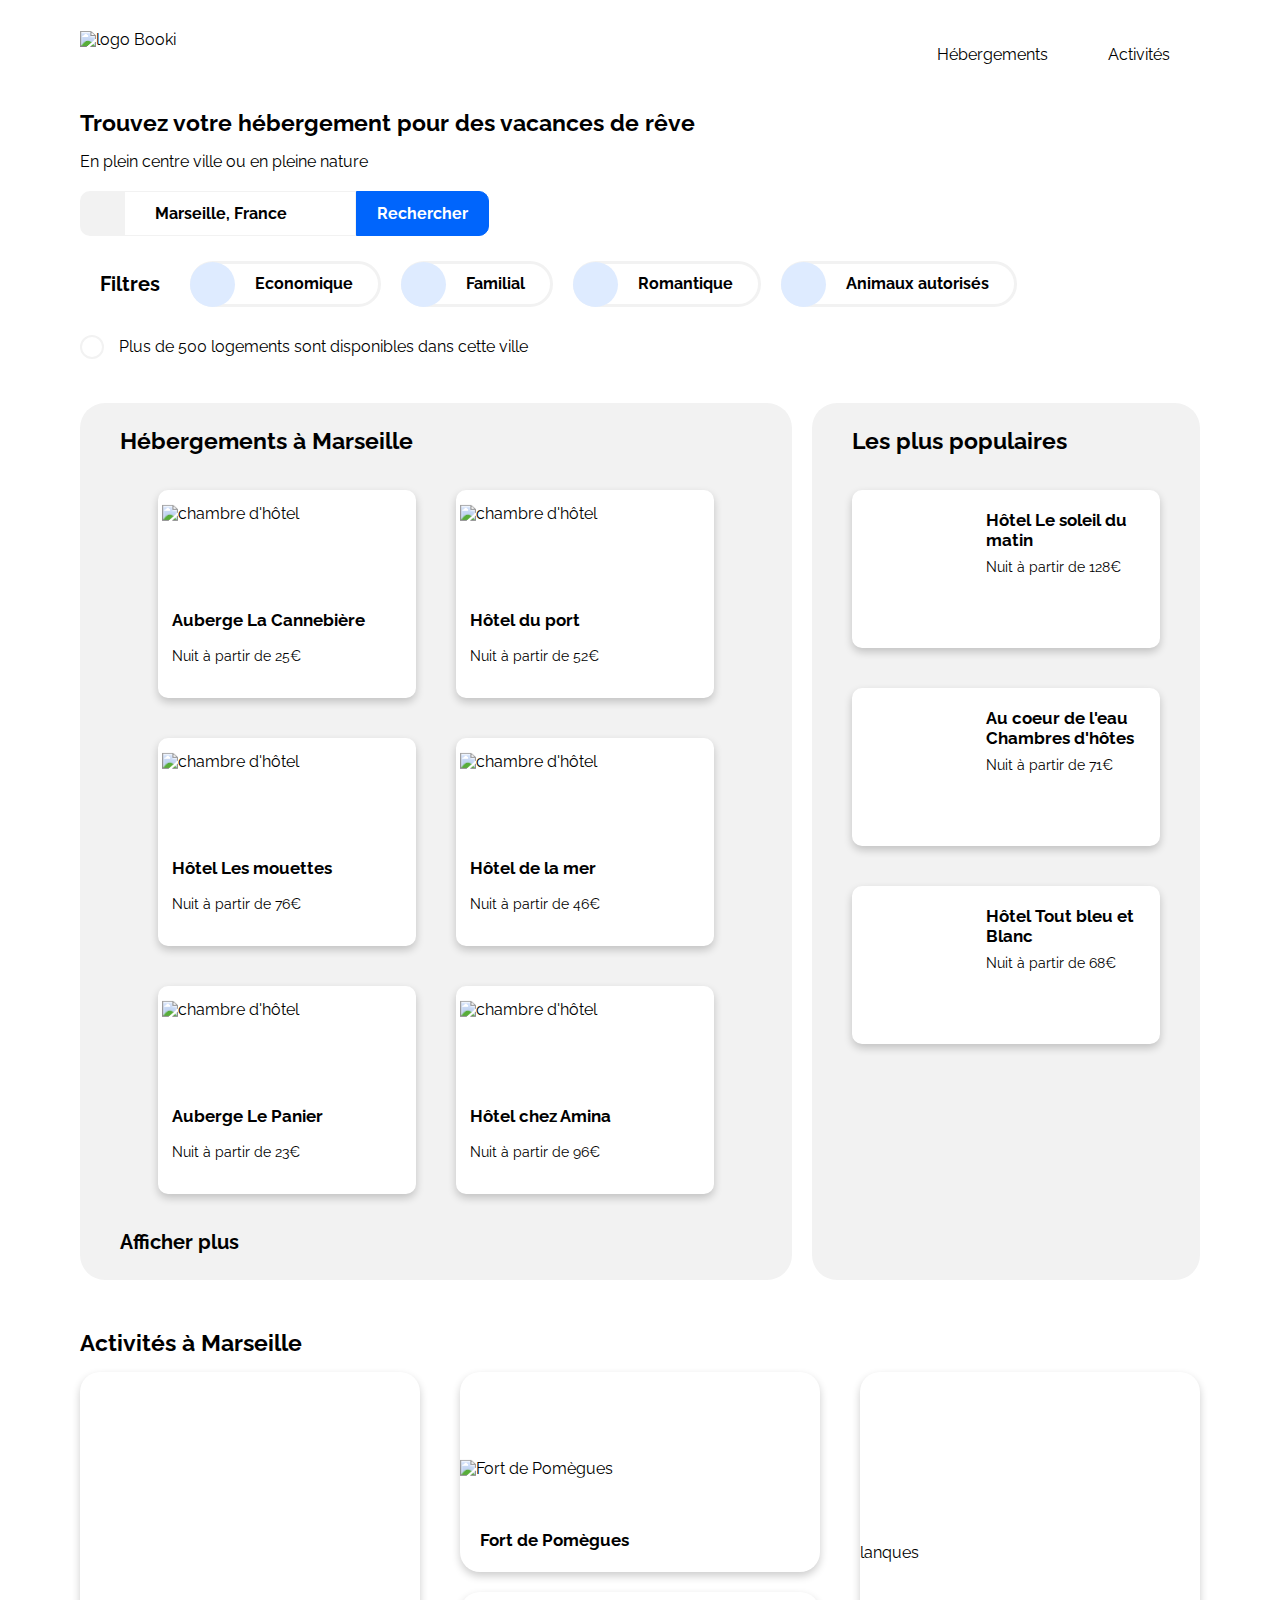
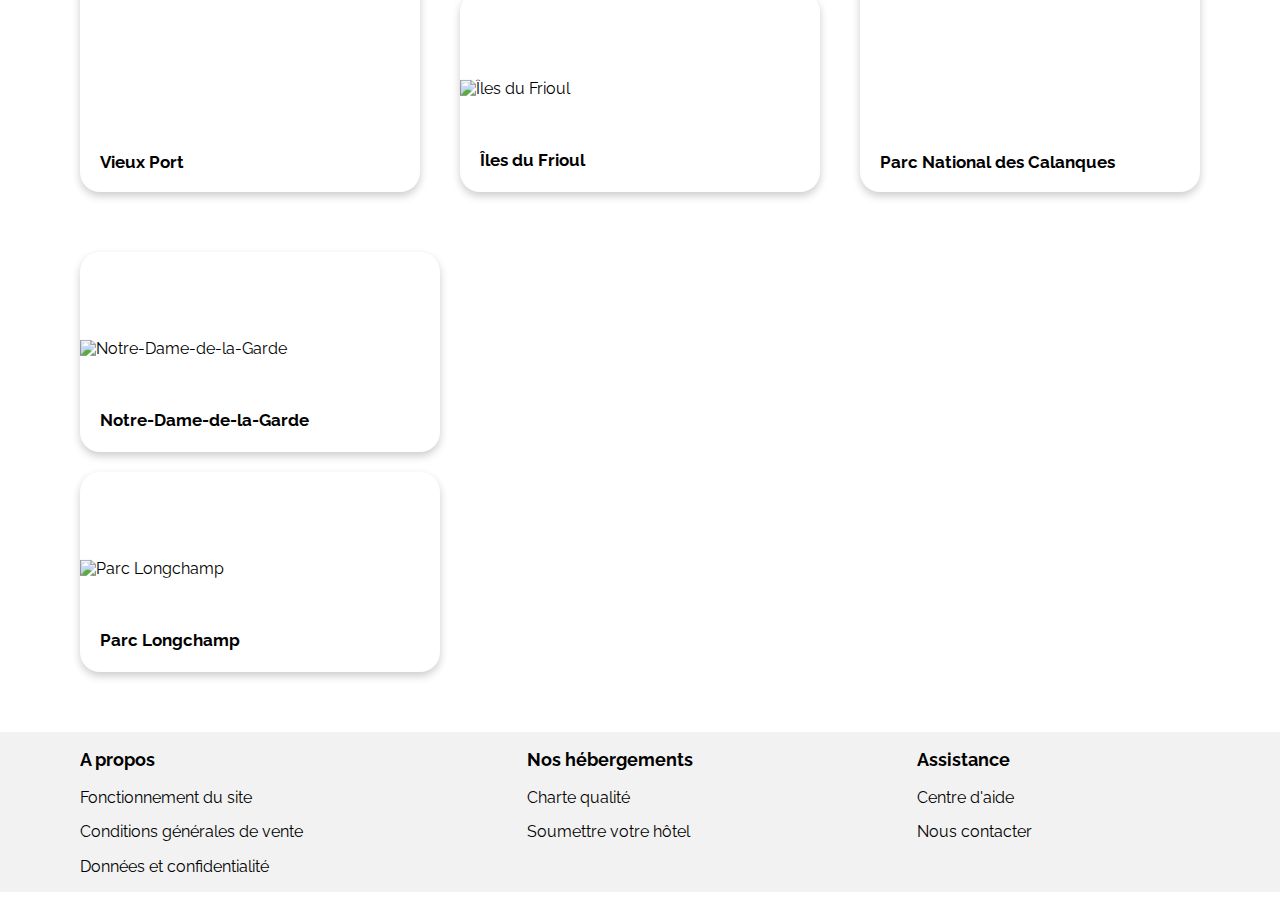
==== commit 93c1b90a: "finalisation de Booki pour tout type d'écran" ====
--- a/index.html
+++ b/index.html
@@ -168,7 +168,6 @@
 					</div>
 					<h2>Afficher plus</h2>
 				</div>
-
 				<div class="populaires">
 					<div class="titre-populaires">
 						<h1>Les plus populaires</h1>
@@ -224,29 +223,33 @@
 			<div class="bottomcontent">
 				<h1 id="section2">Activités à Marseille</h1>
 				<div class="cards3">
-					<div href="#">
-						<img src="">
-						<h3>VieuxPort</h3>
-					</div>
-					<div href="#">
-						<img src="">
-						<h3>Fort de Pomègues</h3>
-					</div>
-					<div href="#">
-						<img src="">
-						<h3>Îles du Frioul</h3>
-					</div>
-					<div href="#">
-						<img src="">
-						<h3>Parc National des Calanques</h3>
-					</div>
-					<div href="#">
-						<img src="">
-						<h3>Notre-Dame-de-la-Garde</h3>
-					</div>
-					<div href="#">
-						<img src="">
-						<h3>Parc Longchamp</h3>
+					<div href="#" class="card-big" id="card-marg">
+						<div class="card-img-big"><img src="images/activites/2_large/reno-laithienne-QUgJhdY5Fyk-unsplash.jpg" alt="Vieux-Port"></div>
+						<h3>Vieux Port</h3>
+					</div>
+					<div class="cards-pack">
+						<div href="#" class="card"  id="card-marg">
+							<div class="card-img"><img src="images/activites/4_small/paul-hermann-QFTrLdQIRhI-unsplash.jpg" alt="Fort de Pomègues"></div>
+							<h3>Fort de Pomègues</h3>
+						</div>
+						<div href="#" class="card"  id="card-marg">
+							<div class="card-img"><img src="images/activites/4_small/kevin-hikari-rV_Qd1l-VXg-unsplash.jpg" alt="Îles du Frioul"></div>
+							<h3>Îles du Frioul</h3>
+						</div>
+					</div>
+					<div href="#" class="card-big"  id="card-marg">
+							<div class="card-img-big"><img src="images/activites/2_large/kilyan-sockalingum-NR8-cBCN3aI-unsplash.jpg" alt="Parc National des Calanques"></div>
+							<h3>Parc National des Calanques</h3>
+					</div>
+					<div class="cards-pack">
+						<div href="#" class="card"  id="card-marg">
+							<div class="card-img"><img src="images/activites/4_small/florian-wehde-xW9e8gdotxI-unsplash.jpg" alt="Notre-Dame-de-la-Garde"></div>
+							<h3>Notre-Dame-de-la-Garde</h3>
+						</div>
+						<div href="#" class="card"  id="card-marg">
+							<div class="card-img"><img src="images/activites/4_small/lena-paulin-wH2-EJoDcV0-unsplash.jpg" alt="Parc Longchamp"></div>
+							<h3>Parc Longchamp</h3>
+						</div>
 					</div>
 				</div>
 			</div>
--- a/css/style.css
+++ b/css/style.css
@@ -215,8 +215,8 @@
 .midcontent {
 	display: flex;
 	flex-wrap: wrap;
-	gap: 40px;
-	margin-bottom: 40px;
+	gap: 20px;
+	margin-bottom: 50px;
 }
 
 .hebergements {
@@ -254,7 +254,7 @@
 .cards1 .card {
 	display: flex;
 	flex-direction: column;
-	width: 270px;
+	width: 250px;
 	height: 200px;
 	margin: 20px;
 	background-color: white;
@@ -263,6 +263,7 @@
 	border-radius: 10px;
 	box-shadow: 0 4px 8px 0 rgba(0,0,0,0.2);
 	transition: 0.3s;
+	flex: 0 0 auto;
 }
 
 .cards1 .card:hover{
@@ -295,6 +296,7 @@
 
 .cards1 .stars {
 	color: #0065FC;
+	font-size: 12px;
 }
 
 .cards1 .grey-star {
@@ -325,6 +327,8 @@
 	border-radius: 10px;
 	box-shadow: 0 4px 8px 0 rgba(0,0,0,0.2);
 	transition: 0.3s;
+	flex: 0 1 auto;
+    min-width: 300px;
 }
 
 .cards2 .card:hover{
@@ -350,8 +354,14 @@
 }
 
 .cards2 .card .card-content {
+	display: flex;
+	flex-direction: column;
 	width: 60%;
 	padding: 0 20px;
+}
+
+.cards2 .card .card-content:nth-child(3) {
+	align-self: flex-end;
 }
 
 .cards2 .card h3 {
@@ -374,6 +384,110 @@
 
 .bottomcontent {
 	margin-bottom: 40px;
+}
+
+#section2 {
+	display: block;
+}
+
+.cards3 {
+	display: flex;
+	flex-wrap: wrap;
+	gap: 40px;
+}
+
+.cards-pack {
+	flex-wrap: wrap;
+}
+
+.cards3 .card {
+	display: flex;
+	flex-direction: column;
+	width: 360px;
+	height: 200px;
+	background-color: white;
+	cursor: pointer;
+	border-radius: 20px;
+	box-shadow: 0 4px 8px 0 rgba(0,0,0,0.2);
+	transition: 0.3s;
+	margin-bottom: 20px;
+	min-width: 12%;
+	flex: 1 0 auto;
+}
+
+.cards3 .top {
+	margin-bottom: 20px;
+}
+
+.cards3 .card:hover{
+	box-shadow: 0 8px 16px 0 rgba(0,0,0,0.2);
+}
+
+.cards3 .card .card-img {
+	height: 100%;
+	position: relative;
+	overflow: hidden;
+	border-top-left-radius: 20px;
+	border-top-right-radius: 20px;
+}
+
+.cards3 .card .card-img img {
+	width: 100%;
+	position: absolute;
+	top: 70%;
+	left: 50%;
+	transform: translate(-50%, -50%);
+}
+
+.cards3 .card-big {
+	display: flex;
+	flex-direction: column;
+	width: 310px;
+	height: 420px;
+	background-color: white;
+	cursor: pointer;
+	border-radius: 20px;
+	box-shadow: 0 4px 8px 0 rgba(0,0,0,0.2);
+	transition: 0.3s;
+	margin-bottom: 20px;
+	min-width: 12%;
+	flex: 1 0 auto;
+}
+
+.cards3 .card-big:hover{
+	box-shadow: 0 8px 16px 0 rgba(0,0,0,0.2);
+}
+
+.cards3 .card-big .card-img-big {
+	height: 300%;
+	position: relative;
+	overflow: hidden;
+	border-top-left-radius: 20px;
+	border-top-right-radius: 20px;
+}
+
+.cards3 .card-big .card-img-big img {
+	width: 200%;
+	position: absolute;
+	top: 50%;
+	left: 50%;
+	transform: translate(-50%, -50%);
+}
+
+.cards3 h3 {
+	height: 20%;
+	font-size: 17px;
+	display: flex;
+	align-items: center;
+	padding-left: 20px;
+}
+
+footer {
+	display: flex;
+	gap: 20%;
+	background-color: #F2F2F2;
+	margin-bottom: 20px;
+	flex-wrap: wrap;
 }
 
 @media all and (min-width: 769px) and (max-width: 992px)
@@ -415,6 +529,19 @@
 		display: none;
 	}
 
+	.cards3 {
+		display: flex;
+		flex-wrap: wrap;
+		gap: 20px;
+		align-items: center;
+	}
+
+	.cards3 .cards-pack {
+		display: flex;
+		max-width: 350px;
+		min-width: 237px;
+		flex: 1 1 auto;
+	}
 }
 
 @media all and (max-width: 768px)
@@ -422,8 +549,13 @@
     /* Propriétés CSS pour les mobiles*/
 
 	header, main, footer {
-		padding-left: 20px;
-		padding-right: 20px;
+		padding-left: 15px;
+		padding-right: 15px;
+	}
+
+	.hebergements,.populaires h1, h2 {
+		font-size: 19px;
+		padding-left: 0;
 	}
 
 	.all-nav nav {
@@ -516,4 +648,108 @@
 		display: none;
 	}
 
+	.hebergements {
+		order: 2;
+		background-color: white;
+		padding-right: 0;
+	}
+
+	.populaires {
+		order: 1;
+		margin-left: -15px;
+		margin-right: -15px;
+		border-radius: 0;
+	}
+
+	.cards1 .card {
+		overflow: hidden;
+		flex: 1 1 auto;
+		min-width: 150px;
+		max-width: 360px;
+	}
+
+	.midcontent {
+		flex-wrap: nowrap;
+		flex-direction: column;
+	}
+
+	.cards2 .card {
+		flex: 1 1 auto;
+		min-width: 200px;
+		max-width: 360px;
+		overflow: hidden;
+	}
+
+	.cards2 .card .card-content {
+		display: flex;
+		flex-direction: column;
+		width: 60%;
+		padding: 0 20px;
+	}
+
+	.cards2 .card .card-content:nth-child(3) {
+		align-self: flex-end;
+	}
+
+	.bottomcontent {
+		margin-bottom: 10px;
+		margin-top: -36px;
+	}
+
+	.cards3 {
+		display: flex;
+		flex-direction: column;
+		gap: 0px;
+		align-items: center;
+	}
+
+	.cards3 .cards-pack {
+		display: flex;
+		max-width: 360px;
+		min-width: 237px;
+		flex: 1 1 auto;
+	}
+
+	.cards3  #card-marg {
+		margin-bottom: 40px;
+	}
+
+	.cards3 .card {
+		display: flex;
+		flex-direction: column;
+		width: 100%;
+		max-width: 360px;
+		height: 160px;
+		background-color: white;
+		cursor: pointer;
+		border-radius: 20px;
+		box-shadow: 0 4px 8px 0 rgb(0 0 0 / 20%);
+		transition: 0.3s;
+		margin-bottom: 20px;
+		min-width: 237px;
+		flex: 1 1 auto;
+	}
+
+	.cards3 .card-big {
+		display: flex;
+		flex-direction: column;
+		width: 100%;
+		max-width: 360px;
+		height: 160px;
+		background-color: white;
+		cursor: pointer;
+		border-radius: 20px;
+		box-shadow: 0 4px 8px 0 rgba(0,0,0,0.2);
+		transition: 0.3s;
+		margin-bottom: 20px;
+		min-width: 237px;
+		flex: 1 1 auto;
+	}
+
+	footer {
+		flex-direction: column;
+		margin-bottom: 0;
+		padding-top: 20px;
+		padding-bottom: 40px;
+	}
 }